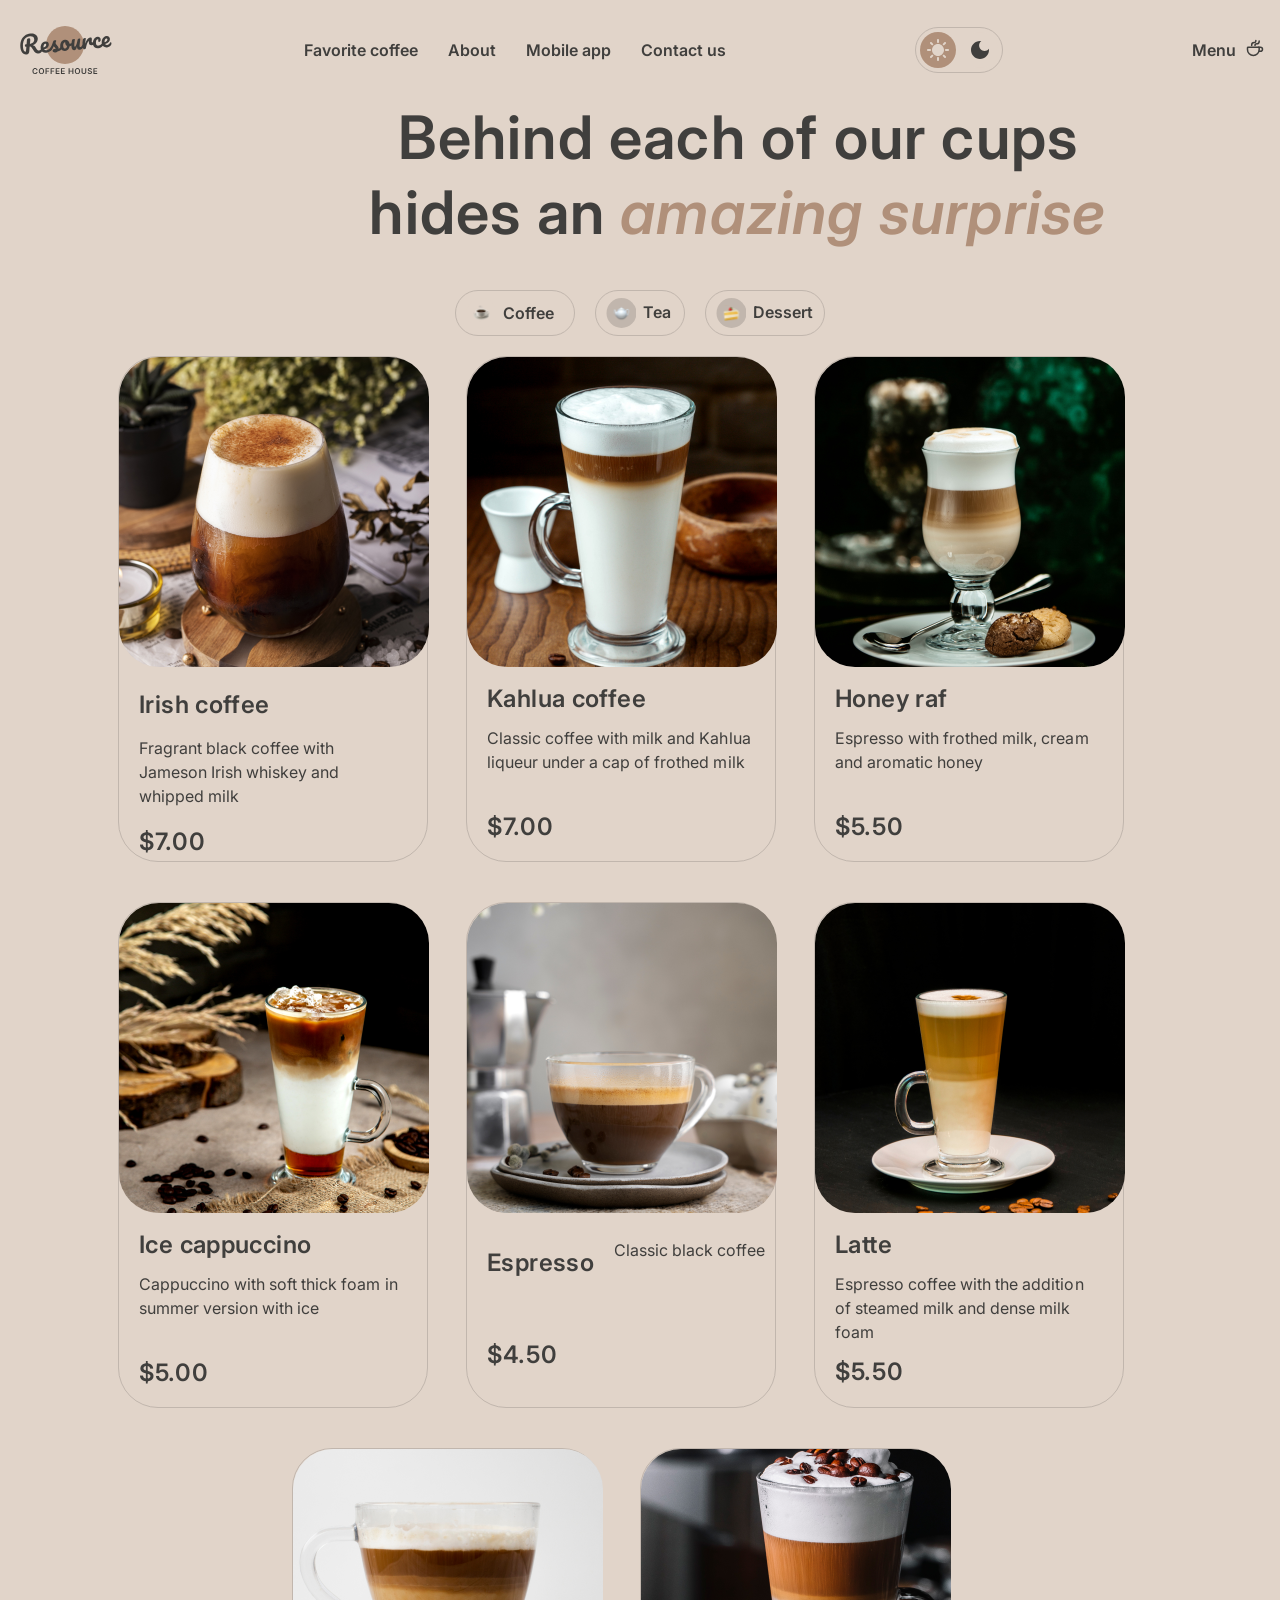
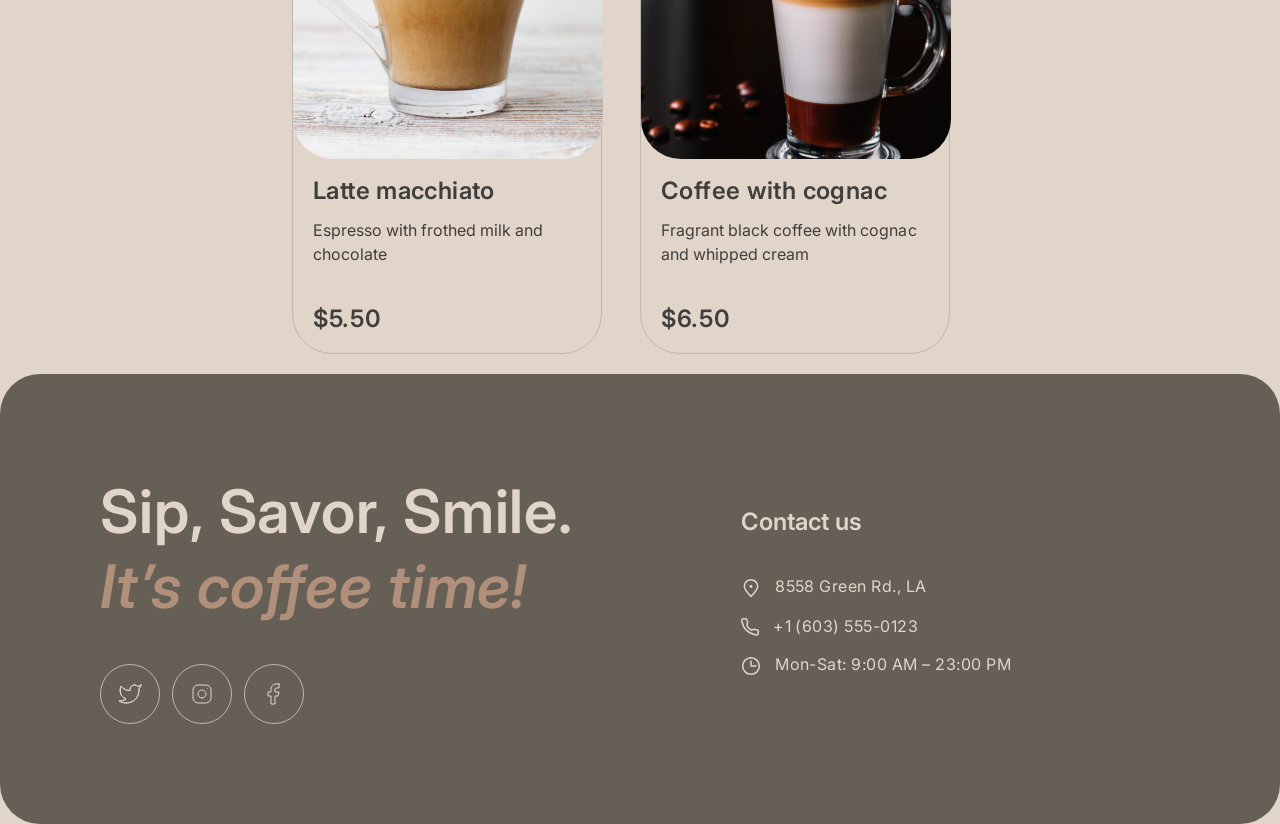
==== page_menu/index.html @ e5bf37cc "feat: add new style and scripts and page menu" ====
<!DOCTYPE html>
<html lang="en">

<head>
    <meta charset="UTF-8">
    <meta name="viewport" content="width=device-width, initial-scale=1.0">
    <link type="Image/x-icon" href="../icons8-coffee-cup-16.png" rel="icon">
    <link href="https://fonts.googleapis.com/css?family=Inter:regular,600" rel="stylesheet">
    <link rel="stylesheet" href="../style.css">
    <title>Coffee House Menu</title>
</head>

<body>
    <div class="wrapper">
        <header class="header">
            <div class="header-container _container">
                <div class="header-logo">
                    <a class="home-open" href="../index.html">
                        <img src="../images/header/logo.svg" alt="logo">
                    </a>
                </div>
                <div class="header-nav nav-menu">
                    <ul class="nav-list">
                        <li class="nav-item"><a class="nav-link" href="#Favorite">Favorite coffee</a></li>
                        <li class="nav-item"><a class="nav-link" href="#About">About</a></li>
                        <li class="nav-item"><a class="nav-link" href="#Mobile-App">Mobile app</a></li>
                        <li class="nav-item"><a class="nav-link" href="#Contact">Contact us</a></li>
                    </ul>
                </div>
                <div class="theme-switch">
                    <button type="button" class="sun">
                        <img class="theme-switch-sun" src="../images/header/sun.svg" alt="switch-sun">
                    </button>
                    <button type="button" class="moon">
                        <img class="theme-switch-moon" src="../images/header/moon.svg" alt="switch-moon">
                    </button>
                </div>
                <div class="menu">
                    <a class="menu-open" href="">Menu</a>
                    <img class="menu-icon" src="../images/header/coffee-cup.svg" alt="menu">
                </div>
                <div class="burger">
                    <div class="burger-line_container">
                        <span class="burger-line burger-line_first">
                            <svg xmlns="http://www.w3.org/2000/svg" width="18" height="2" viewbox="0 0 18 2"
                                fill="none">
                                <path d="M1 1H17" stroke="#403F3D" stroke-width="1.5" stroke-linecap="round"
                                    stroke-linejoin="round" />
                            </svg>
                        </span>
                        <span class="burger-line burger-line_second">
                            <svg xmlns="http://www.w3.org/2000/svg" width="18" height="2" viewbox="0 0 18 2"
                                fill="none">
                                <path d="M1 1H17" stroke="#403F3D" stroke-width="1.5" stroke-linecap="round"
                                    stroke-linejoin="round" />
                            </svg>
                        </span>
                    </div>
                </div>
            </div>
        </header>
        <div class="menu-page">
            <div class="menu-container _container">
                <h1 class="menu-title">Behind each of our cups hides an <span
                        class="menu-title-size italic-text">amazing surprise</span></h1>
                <div class="coffee-buttons">
                    <div class="coffee-button button-menu active">
                        <span class="btn-coffee"></span>
                        <span class="download-button-text">
                            <span class="download-from">Coffee</span>
                        </span>
                    </div>
                    <div class="coffee-button button-menu button-menu-tea">
                        <span class="btn-tea"></span>
                        <span class="download-button-text">
                            <a href="../page_menu/tea.html"><span class="download-from">Tea</span></a>
                        </span>
                    </div>
                    <div class="coffee-button button-menu button-menu-des">
                        <span class="btn-dessert"></span>
                        <span class="download-button-text">
                            <a href="../page_menu/dessert.html"><span class="download-from">Dessert</span></a>
                        </span>
                    </div>
                </div>
            </div>
        </div>
        <div class="item-container _container">
            <div class="cofee-item">
                <img class="coffee-img" src="../images/menu/coffee-1.png" alt="coffee-1">
                <p class="coffee-img-title">Irish coffee</p>
                <p class="coffee-img-discription">Fragrant black coffee with Jameson Irish whiskey and whipped milk</p>
                <p class="coffee-img-price">$7.00</p>
            </div>
            <div class="cofee-item">
                <img class="coffee-img" src="../images/menu/coffee-2.png" alt="coffee-2">
                <p class="coffee-img-title title2">Kahlua coffee</p>
                <p class="coffee-img-discription discription2">Classic coffee with milk and Kahlua liqueur under a cap
                    of frothed milk</p>
                <p class="coffee-img-price price2">$7.00</p>
            </div>
            <div class="cofee-item">
                <img class="coffee-img" src="../images/menu/coffee-3.png" alt="coffee-3">
                <p class="coffee-img-title title2">Honey raf</p>
                <p class="coffee-img-discription discription2">Espresso with frothed milk, cream and aromatic honey</p>
                <p class="coffee-img-price price2">$5.50</p>
            </div>
            <div class="cofee-item">
                <img class="coffee-img" src="../images/menu/coffee-4.png" alt="coffee-4">
                <p class="coffee-img-title title2">Ice cappuccino</p>
                <p class="coffee-img-discription discription2">Cappuccino with soft thick foam in summer version with
                    ice</p>
                <p class="coffee-img-price price2">$5.00</p>
            </div>
            <div class="cofee-item coffee-item-none">
                <img class="coffee-img" src="../images/menu/coffee-5.png" alt="coffee-5">
                <p class="coffee-img-title title3">Espresso</p>
                <p class="coffee-img-discription discription3">Classic black coffee</p>
                <p class="coffee-img-price price3">$4.50</p>
            </div>
            <div class="cofee-item coffee-item-none">
                <img class="coffee-img" src="../images/menu/coffee-6.png" alt="coffee-6">
                <p class="coffee-img-title title4">Latte</p>
                <p class="coffee-img-discription discription4">Espresso coffee with the addition of steamed milk and
                    dense milk foam</p>
                <p class="coffee-img-price price4">$5.50</p>
            </div>
            <div class="cofee-item coffee-item-none">
                <img class="coffee-img" src="../images/menu/coffee-7.png" alt="coffee-7">
                <p class="coffee-img-title title2">Latte macchiato</p>
                <p class="coffee-img-discription discription2">Espresso with frothed milk and chocolate</p>
                <p class="coffee-img-price price2">$5.50</p>
            </div>
            <div class="cofee-item coffee-item-none">
                <img class="coffee-img" src="../images/menu/coffee-8.png" alt="coffee-8">
                <p class="coffee-img-title title2">Coffee with cognac</p>
                <p class="coffee-img-discription discription2">Fragrant black coffee with cognac and whipped cream</p>
                <p class="coffee-img-price price2">$6.50</p>
            </div>
            <!--<div class="button-refresh">
                <span class="btn-refresh"></span>
            </div>-->
        </div>
        <footer>
            <div class="footer-container">
                <div class="footer-content">
                    <div class="footer-left-content">
                        <p class="footer-title big-text">Sip, Savor, Smile. <span class="italic-text">It’s coffee
                                time!</span></p>
                        <div class="social-buttons">
                            <div class="social-button button-circle">
                                <svg class="twitter" xmlns="http://www.w3.org/2000/svg" width="24" height="24"
                                    viewbox="0 0 24 24" fill="none">
                                    <path
                                        d="M23 3.01006C23 3.01006 20.9821 4.20217 19.86 4.54006C19.2577 3.84757 18.4573 3.35675 17.567 3.13398C16.6767 2.91122 15.7395 2.96725 14.8821 3.29451C14.0247 3.62177 13.2884 4.20446 12.773 4.96377C12.2575 5.72309 11.9877 6.62239 12 7.54006V8.54006C10.2426 8.58562 8.50127 8.19587 6.93101 7.4055C5.36074 6.61513 4.01032 5.44869 3 4.01006C3 4.01006 -1 13.0101 8 17.0101C5.94053 18.408 3.48716 19.109 1 19.0101C10 24.0101 21 19.0101 21 7.51006C20.9991 7.23151 20.9723 6.95365 20.92 6.68006C21.9406 5.67355 23 3.01006 23 3.01006Z"
                                        stroke="#E1D4C9" stroke-linecap="round" stroke-linejoin="round" />
                                </svg>
                            </div>
                            <div class="social-button button-circle">
                                <span class="instagram"></span>
                            </div>
                            <div class="social-button button-circle">
                                <span class="facebook"></span>
                            </div>
                        </div>
                    </div>
                    <div class="footer-right-content">
                        <div>
                            <p class="contact-title middle-text">Contact us</p>
                        </div>
                        <div class="social-content">
                            <ul class="social contact-info">
                                <li class="social-info">
                                    <img class="contact-icon" src="../images/footer/adress.svg" alt="">
                                    8558 Green Rd., LA
                                    <a class="contact-link"
                                        href="https://www.google.com/maps/place/%D0%91%D0%B5%D0%B2%D0%B5%D1%80%D0%BB%D0%B8-%D0%A5%D0%B8%D0%BB%D0%BB%D0%B7,+%D0%9A%D0%B0%D0%BB%D0%B8%D1%84%D0%BE%D1%80%D0%BD%D0%B8%D1%8F,+%D0%A1%D0%A8%D0%90/@34.0825827,-118.4201335,14z/data=!4m15!1m8!3m7!1s0x80c2c75ddc27da13:0xe22fdf6f254608f4!2z0JvQvtGBLdCQ0L3QtNC20LXQu9C10YEsINCa0LDQu9C40YTQvtGA0L3QuNGPLCDQodCo0JA!3b1!8m2!3d34.0549076!4d-118.242643!16s%2Fm%2F030qb3t!3m5!1s0x80c2bc04d6d147ab:0xd6c7c379fd081ed1!8m2!3d34.0736204!4d-118.4003563!16zL20vMGswNDk?hl=ru&entry=ttu"></a>
                                </li>
                                <li class="social-info">
                                    <img class="contact-icon" src="../images/footer/phone.svg" alt="">
                                    +1 (603) 555-0123
                                    <a class="contact-link" href="+1(603)5550123"></a>
                                </li>
                                <li class="social-info">
                                    <img class="contact-icon" src="../images/footer/clock.svg" alt="">
                                    Mon-Sat: 9:00 AM – 23:00 PM
                                    <a class="contact-link"></a>
                                </li>
                            </ul>
                        </div>
                    </div>
                </div>
            </div>
        </footer>
    </div>
</body>

</html>
---- style.css ----
/* ==========================================================================
   1. Сброс и базовые настройки (Reset & Base)
   ========================================================================== */
*,
*::before,
*::after {
    padding: 0;
    margin: 0;
    box-sizing: border-box;
    /* Включено обратно для предсказуемых размеров */
}

html {
    scroll-behavior: smooth;
}

html,
body {
    height: 100%;
    font-size: 16px;
    line-height: 1;
    font-family: 'Inter', sans-serif;
    color: #403F3D;
    background-color: #E1D4C9;
    transition: background-color 0.3s ease, color 0.3s ease;
}

/* Элементы формы и типографика */
a {
    color: #403F3D;
    text-decoration: none;
}

ul,
ol,
li {
    list-style-type: none;
}

img {
    vertical-align: top;
    max-width: 100%;
    /* Защита от выпадания картинок за пределы контейнера */
}

h1,
h2,
h3,
h4,
h5,
h6 {
    font-weight: inherit;
    font-size: inherit;
}

/* ==========================================================================
   2. Каркас (Layout)
   ========================================================================== */
.wrapper {
    min-height: 100%;
    overflow: hidden;
    display: flex;
    flex-direction: column;
}

._container {
    max-width: 1360px;
    padding: 0 15px;
    margin: 0 auto;
}

/* ==========================================================================
   3. Компоненты и Анимации (Components)
   ========================================================================== */
/* Анимированное подчеркивание */
.nav-link,
.menu-open,
.contact-link {
    position: relative;
}

.nav-link::after,
.menu-open::after,
.contact-link::after {
    content: '';
    position: absolute;
    left: 0;
    bottom: 0;
    width: 0;
    height: 2px;
    background-color: #403F3D;
    transition: width 0.3s ease;
}

.nav-link:hover::after,
.menu-open:hover::after,
.contact-link:hover::after {
    width: 100%;
}

/* Специфичный стиль для ссылок контактов */
a.contact-link {
    color: #E1D4C9;
}

.contact-link::after {
    background-color: #E1D4C9;
}

/* Вспомогательные классы */
.small-text {
    font-size: 16px;
    font-weight: 400;
    font-style: normal;
}

/* Фоновые изображения */
.img_bg {
    position: relative;
}

.img_bg>img {
    position: absolute;
    top: 0;
    left: 0;
    width: 100%;
    height: 100%;
    object-fit: cover;
}

/***************Header**************************/
header {
    width: 100%;
    left: 0;
    top: 0;
}

.header-container {
    display: flex;
    justify-content: space-between;
    min-height: 60px;
    align-items: center;
    max-width: 1360px;
    margin: auto;
    padding: 20px 15px;
}

.nav-list {
    display: flex;
    flex-wrap: wrap;
    max-width: 455px;
    padding-left: 0px;
}

.nav-item {
    color: #403F3D;
    font-family: 'Inter';
    font-size: 16px;
    font-weight: 600;
    font-style: normal;
    line-height: 150%;
}

.nav-item:not(:last-child) {
    margin: 0px 30px 0px 0px;
}

.menu-button {
    display: flex;
    width: 187px;
    justify-content: space-between;
}

.theme-switch {
    display: flex;
    justify-content: space-between;
    width: 88px;
    border: 1px solid #C1B6AD;
    border-radius: 100px;
    padding: 4px;
}

.theme-switch button {
    cursor: pointer;
    /* Делает курсор в виде пальца при наведении */
    pointer-events: auto;
    /* Включает кликабельность */
}

/* Отключаем перехват клика самой картинкой внутри кнопки */
.theme-switch img {
    pointer-events: none;
}

.sun {
    width: 36px;
    height: 36px;
    border-radius: 100%;
    background-color: #B0907A;
    border: none;
}

.moon {
    width: 36px;
    height: 36px;
    border-radius: 100%;
    border: none;
    background-color: #E1D4C9;
}

body.dark-theme {
    background-color: #292826;
    color: #E1D4C9;
}

body.dark-bg,
body.dark-bg.slider-arrow,
body.dark-bg section,
body.dark-bg footer,
body.dark-bg header {
    background-color: #292826;
    color: #E1D4C9;
}

body.dark-bg .footer-container {
    background-color: #403F3D;
    color: #E1D4C9;
}

.dark-bg a {
    text-decoration: none;
    color: #E1D4C9;
}

.dark-bg .sun {
    background-color: #292826;
}

.menu {
    display: flex;
    align-items: center;
}

.menu-burger {
    display: none;
}

.menu-open {
    font-family: 'Inter';
    font-size: 16px;
    font-style: normal;
    font-weight: 600;
    line-height: 150%;
    height: 24px;
}

.menu-home {
    color: transparent;
    margin-left: 71px;
    position: absolute;
    top: 17px;
}

.menu-icon {
    margin: 0px 0px 4px 9px;
}

.menu-icon-burger {
    display: none;
}

.burger {
    display: none;
    position: relative z-index 50;
    align-items: center;
    justify-content: flex-end;
    width: 44px;
    height: 44px;
    border: 1px solid #665F55;
    border-radius: 100%;
}

.burger-line_container {
    display: flex;
    flex-wrap: wrap;
    max-width: 18px;
    height: 20px;
    align-items: center;
    margin: auto;
}

.burger-line {
    display: flex;
}

.menu-burger {
    display: none;
}

/***************Enjoy**************************/
.enjoy-page {
    padding: 0px 15px;
}

.container {
    max-width: 1360px;
    height: 644px;
    margin: 0px auto;
    border-radius: 40px;
}

h1 {
    font-family: 'Inter';
    font-size: 72px;
    font-style: normal;
    font-weight: 600;
    color: #E1D4C9;
    line-height: 106%;
    letter-spacing: 0.001em;
    max-width: 535px;
}

.italic-text {
    font-family: 'Inter';
    font-style: italic;
    font-weight: 600;
    color: #B0907A;
}

.title-italic {
    font-size: 72px;
}

.title-text {
    color: #E1D4C9;
    line-height: 150%;
    letter-spacing: 0.005em;
    max-width: 530px;
    height: 72px;
    margin: unset;
}

.enjoy-menu-btn {
    margin-left: 100px;
    border: none;
}

.menu-icon_hover {
    opacity: 0;
}

.main-body_item>:hover {
    opacity: 1;
}

.main-block_btn {
    width: 200px;
    height: 64px;
    background-color: #E1D4C9;
    border-radius: 100px;
    border: none;
    cursor: pointer;
    display: flex;
    align-items: center;
    justify-content: center;
    font-family: 'Inter', sans-serif;
    font-size: 16px;
    font-weight: 600;
    color: #403F3D;
}

.btn-icon {
    display: none;
    width: 20px;
    height: 20px;
    margin-left: 8px;
}


.main-block_btn:hover .btn-icon {
    display: block;
}

.btn-big-text {
    font-family: Inter;
    font-size: 16px;
    font-style: normal;
    font-weight: 600;
}

.btn-size {
    min-height: 64px;
    border-radius: 100px;
    background: #E1D4C9;
    display: flex;
    justify-content: center;
    align-items: center;

}

.big-text {
    font-family: Inter;
    font-size: 60px;
    font-style: normal;
    font-weight: 600;
    line-height: 125%;
}

.middle-text {
    font-family: Inter;
    font-size: 24px;
    font-style: normal;
    font-weight: 600;
    line-height: 125%;
}

.main-body_text {
    font-family: Inter;
    font-size: 16px;
    font-style: normal;
    font-weight: 400;
    color: #E1D4C9;
}

.video {
    position: absolute;
    /* Убираем из потока, чтобы он стал фоном */
    top: 0;
    left: 0;
    width: 100%;
    height: 100%;
    z-index: 1;
}

.video-media {
    position: absolute;
    width: 100%;
    border-radius: 40px;
}

.main-block {
    position: relative;
    border-radius: 40px;
    max-width: 1360px;
    margin: auto;
    margin-bottom: 80px;
}

.main-block_body {
    padding: 100px 0px 100px 80px;
    position: relative;
    z-index: 2;
    max-width: 598px;
}

.main-block_body>*:not(:last-child) {
    margin: 0px 0px 40px 0px;
}

.main-block_image {
    /*position: absolute;*/

    width: 100%;
    height: 100%;
    top: 0;
    left: 0;
    max-width: 1360px;
    margin-left: 232px;
}

.main-block_image img {
    border-radius: 40px;
}

/**********Favourites-Coffee******************/

.Favourites-Coffee {
    padding-bottom: 93px;
}

.fav-coffee-container {
    max-width: 1345px;
    margin: auto;
    text-align: center;
}

.fav-coffee-img {
    padding-left: 0px;
    margin-top: -20px;
    list-style-type: none;
}

.fav-coffee-title {
    margin-top: 100px;
    margin-bottom: 40px;
    letter-spacing: 0.015em;
}

.slider-block {
    display: flex;
    justify-content: space-between;
}

.slider-arrow {
    flex-shrink: 0;
    cursor: pointer;
    max-width: 60px;
    max-height: 60px;
    padding: 15px;
    border-radius: 100%;
    background-color: #E1D4C9;
    margin-top: 290px;
}
.slider-arrow img {
  width: 24px;
  height: 24px;
  display: block;
}
.arrow-left-btn:hover {
    opacity: 0;
    transform: rotate(180deg);
    background-image: url(./images/arrow-right-light.svg);
}

.slider-arrow:hover {
    background-color: #665F55;

    background-repeat: no-repeat;
    transition: 0.3s;
}
.fav-img {
    margin: 0 auto;
}
.fav-img,
.cofee-title,
.cofee-discription,
.cofee-price {
    display: none;
}

.fav-img.active,
.cofee-title.active,
.cofee-discription.active,
.cofee-price.active {
    display: block;
}

.cofee-title-1 {
    margin: 19px 0px 14px 0px;
    letter-spacing: 0.02em;
}

.cofee-discription-1 {
    max-width: 480px;
    margin: auto;
    letter-spacing: 0.01em;
    line-height: 141%;
}

.cofee-price-1 {
    letter-spacing: 0.01em;
    line-height: 141%;
    margin-top: 15px;
}

.control-lines {
    letter-spacing: 0.5em;
    line-height: 170%;
}

.control-btn-1 {
    width: 40px;
    border: none;
    max-width: 40px;
    height: 4px;
    border-radius: 100px;
    background-color: #403F3D;
    cursor: pointer;
}

.control-btn {
    width: 40px;
    height: 4px;
    background-color: #C1B6AD;
    border: none;
    border-radius: 100px;
    cursor: pointer;
}

.control-btn.active {
  background-color: #665F55;
}
.control-btn:hover {
    background-color: #b0907a;
}
/**************************************************************************/
.About {
    padding-bottom: 78px;
}
.about-title {
    max-width: 1360px;
    margin: auto;
    letter-spacing: 0.013em;
    padding-bottom: 50px;
}
.about-content {
    display: flex;
    justify-content: space-between;
    gap: 30px;
}

.about-photo {
    margin-bottom: 40px;
}
.photo {
    width: 100%;
    border-radius: 30px;
}
.about-photo:hover,
.about-photo-1:hover {
    transform: scale(0.9);
    transition: transform 0.3s;
}
/************************************************************************/
.Mobile-App {
    padding-bottom: 96px;
}
.mobile-app-container {
    max-width: 1360px;
    margin: auto;
}
.mobile-content {
    display: flex;
    align-items: center;
    justify-content: space-between;
}
.mob-app-title {
    max-width: 630px;
    letter-spacing: 0.018em;
}
.mob-app-discription {
    max-width: 630px;
    line-height: 149%;
    letter-spacing: 0.007em;
}
.mob-app-right-col {
    margin-left: 42px
}
.mobile-content_left >*:not(:last-child) {
    margin: 0px 0px 40px 0px;
}
.download-buttons {
    display: flex;
    gap: 20px;
}
.button {
    width: 170px;
    height: 50px;
    border-radius: 100px;
    text-align: center;
    background-color: #e1d4c9;
    border: none;
    color: #403f3d;
}
.download-button {
    border: 1px solid #665f55;
    display: flex;
    align-items: stretch;
    padding-left: 20px;
    padding-right: 8px;
    padding-top: 6px;
    cursor: pointer;
    transition: all 1s;
}
.download-button:hover {
    background-color: #665f55;
    color: #e1d4c9;
}
.app-store {
    display: block;
    width: 36px;
    height: 36px;
    transition: all 1.2s ease;
    background-image: url(./images/mobile/apple.svg);
    background-size: contain;      
    background-repeat: no-repeat; 
    background-position: center;
}
.download-button:hover .app-store {
    background-image: url(./images/mobile/apple-light.svg);
}
.google-play {
    display: block;
    width: 36px;
    height: 36px;
    transition: all 1.2s ease;
    background-image: url(./images/mobile/google_play.svg);
    background-size: contain;
    background-repeat: no-repeat;
    background-position: center;
}
.download-button:hover .google-play {
    background-image: url(./images/mobile/google_play-light.svg);
}
.download-button-text {
    display: flex;
    flex-direction: column;
    font-weight: 600;
    font-size: 10px;
    line-height: 14px;
    text-align: left;
    padding-left: 7px;
}
.download-avalible {
    font-family: Inter;
    font-size: 10px;
}
.download-from {
    font-family: Inter;
    font-weight: 600;
    font-size: 16px;
}
.btn-app {
    border: 1px solid;
    border-color:  #665F55;
    font-family: Inter;
    font-size: 10px;
    font-style: normal;
    font-weight: 600;
    margin: 23px 16px 0px 0px;
}
.btn-logo {
    display: flex;
    margin-left: 11px;
}
.btn-text {
    max-width: 78px;
    margin-left: -35px;
    position: absolute;
    margin-top: 0px;
    text-align: start;
    line-height: 115%;
    letter-spacing: 0.02em;
}
.btn-text-2 {
    max-width: 92px;
    margin-left: -35px;
    text-align: start;
    line-height: 120%;
    letter-spacing: 0.025em;
}
.text {
    line-height: 180%;
}
/********************************************************************/
.footer-container {
    margin: auto;
    max-width: 1360px;
    height: 450px;
    border-radius: 40px;
    background-color: #665F55;
}
.footer-content {
    display: flex;
    justify-content: space-between;
    max-width: 911px;
    margin: auto;
    margin-left: 100px;
}
.footer-title {
    color: #E1D4C9;
    letter-spacing: 0.015em;
}
.footer-left-content {
    max-width: 530px;
    height: 250px;
    margin: 100px 100px 40px 0px;

}
.footer-right-content {
    margin-top: 100px;
    height: 250px;
}
.social-content {
    max-width: 283px;
    display: flex;
}
.social-buttons {
    max-width: 204px;
    display: flex;
    margin-top: 40px;
}
.social-button:not(:last-child) {
    margin: 0px 12px 0px 0px;
}
.button-circle {
    padding: 17px;
    border-radius: 100%;
    border: 1px solid #C1B6AD;
}
.twitter {
    display: block;
    width: 24px;
    height: 24px;
    transition: all 1.2s ease;
    background-repeat: no-repeat;
    background-image: url(./images/footer/twitter.svg);
    stroke: #403F3D;
    cursor: pointer;
}
.instagram {
    display: block;
    width: 24px;
    height: 24px;
    transition: all 1.2s ease;
    background-repeat: no-repeat;
    background-image: url(./images/footer/instagram.svg);
    cursor: pointer;
}
.facebook {
    display: block;
    width: 24px;
    height: 24px;
    transition: all 1.2s ease;
    background-repeat: no-repeat;
    background-image: url(./images/footer/facebook.svg);
    cursor: pointer;
}
.social-icon {
    display: inline;
    max-width: 60px;
    height: 60px;
    border-radius: 100px;
    margin-right: 8px;
    background: none;
    border: 1px solid;
    border-color: #C1B6AD;
}
.contact-title {
    color: #E1D4C9;
    margin: 33px 0px 25px 0px;
}
.social {
    list-style: none;
}
.social-info {
    margin: 16px 0px 20px 0px;
    letter-spacing: 0.03em;
}
.contact-info {
    list-style: none;
    font-family: Inter;
    font-size: 16px;
    font-style: normal;
    color: #E1D4C9;
}
.contact-icon {
    margin-right: 10px;
}
@media (max-width: 1385px) {
    .main-block {
        background-position: center;
    }
    .header-container {
        max-width: 1380px;
    }
}
@media (max-width: 1030px) {
    .footer-container {
        height: 100%;
    }
    .footer-content{
        flex-wrap: wrap; 
    }
    .footer-left-content {
        margin: auto;
        margin: 100px 0px;
    }
}
@media (max-width: 1090px) {
    .mobile-content {
        flex-wrap: wrap;
    }
    .mobile-content_left {
        margin: auto;
    }
    .mobile-content_right {
        margin: auto;
    }
}
@media (max-width: 910px) {
    .footer-left-content {
        margin: 10px 0px;
    }
    .footer-right-content {
        margin-top: 10px;
    }
}
@media (max-width: 769px) {
    body {
        position: absolute;
        top: 0;
        left: 0;
        overflow: auto;
        width: 100%;
        transition: all .2s;

    }
    .main-block {
        background-position: center;
    }
    ._container {
        max-width: 700px;
    }
    .resp-photo {
        display: none;
    }
    .about-content {
        display: contents;
    }
    .mobile-app-content {
        flex-wrap: wrap;
    }
    .header-container {
        display: flex;
        min-height: 60px;
        align-items:center;
        max-width: 688px;
        margin: auto;
        padding: 20px 15px;
    }
    .header-logo {
        position: relative;
        z-index: 6;
    }
    .header-nav {
        position: fixed;
        overflow: auto;
        top: 0;
        left: 100%;
        width: 100%;
        height: 100%;
        background-color: #E1D4C9;
        z-index: 5;
        padding: 155px 0px 0px 0px;
        transition: all 0.8s ease 0s;
    }
    .header_nav.open {
        position: relative;
        left: 0;
    }
    .open {
        left: 0;
    }
    .lock {
        overflow: hidden;
    }
    .nav-list {
        position: relative;
        display: block;
        max-width: 100%;
        text-align: center;
    }
    .nav-list.open {
        position: relative;
        top: 0;
    }
    .nav-item {
        font-size: 32px;
    }
    .nav-item:not(:last-child) {
        margin: 0px 0px 53px 0px;
    }
    .menu-burger {
        display: none;
        position: relative;
        z-index: 5;
        margin-right: 55px;
        margin-top: 95px;
    }
    .menu-burger.open {
        display: block;
    }
    .menu-open-burger {
        font-family: Inter;
        font-size: 32px;
        font-style: normal;
        font-weight: 600;
        line-height: 125%;
    }
    .menu-icon-burger {
        display: block;
        margin: 0px 0px 0px -13px;
        position: absolute;
        left: 428px;
        top: 0;
    }
    .menu {
        display: none;
    }
    .burger {
        display: flex;
        position: relative;
        z-index: 6;
        left: 1px;
    }
    .burger-line_first {
        transition: all 0.4s ease 0s;
    }
    .burger-line_first.open {
        position: relative;
        transform: rotate(45deg);
        top:6px;
    }
    .burger-line_second {
        transition: all 0.4s ease 0s;
    }
    .burger-line_second.open {
        position: relative;
        transform: rotate(-45deg);
        margin-bottom: 8px;
    }
    .main-block_body {
        padding: 100px 0px 0px 47px;
    }
    .video-media {
        border-radius: 40px;
        max-width: 688px;
        height: 645px;
        background-position: center;
    }
    /*.main-block {
        background-image: url(./images/img-hero.jpg);
        border-radius: 40px;
        max-width: 688px;
        height: 645px;
        background-position: center;
    }*/
    .cofee-title-1 {
        margin: 20px 0px 14px 7px;
    }
    .cofee-price-1 {
        margin-top: 21px;
        margin-bottom: 21px;
    }
    .About {
        margin-bottom: 105px;
    }
    .about-container {
        max-width: 693px;
    }
    .about-title {
        letter-spacing: 0.004em;
    }
    .mobile-app-content {
        flex-wrap: wrap;
    }
    .mob-app-title {
        max-width: 655px;
        letter-spacing: 0.01em;
    }
    .mob-app-discription {
        max-width: 671px;
        line-height: 149%;
        letter-spacing: 0.007em;
    }
    .mobile-content_left {
        margin: auto;
        width: 700px;
    }
    .mobile-content_right {
        margin: auto;
    }
    .resp-photo {
        display: none;
    }
    .mobile-content {
        flex-wrap: wrap;
    }
    .footer-container {
        max-width: 688px;
        height: 736px;
    }
    .footer-content {
        display: flex;
        flex-wrap: wrap;
        margin-left: 59px;
        margin-top: 3px;
    }
    .footer-right-content {
        margin-top: 29px;
    }
    .footer-title {
        letter-spacing: 0.001em;
    }
    .social-info {
        margin: 16px 0px 24px 0px;
        letter-spacing: normal;
    }
    .contact-icon {
        margin-right: 4px;
    }
    .download-buttons {
        margin-bottom: 100px;
    }
}
@media (max-width: 650px) {
    .mobile-content_right > img {
        width: 100%;
    }
}
@media (max-width: 620px) {
    .slider-arrow {
        display: none;
    }
    .fav-img-1 {
        margin: auto;
    }
}
@media (max-width: 606px) {
    .main-block {
        height: 745px;
    }
}
@media (max-width: 596px) {
    .main-block {
        height: 630px;
        background-position: center;
    }
    .main-body_item {
        font-size: 62px;
    }
    .main-block_body >*:not(:last-child) {
        margin: 0px 0px 60px 0px;
    }
    .title-italic {
        font-size: 62px;
    }
    .title-text {
        font-size: 16px;
    }
}
@media (max-width: 536px) {
    .main-block {
        height: 700px;
    }
}
@media (max-width: 506px) {
    .main-block {
        background-position: center;
    }
    .main-body_item {
        font-size: 42px;
    }
    .title-italic {
        font-size: 42px;
    }
    .title-text {
        font-size: 16px;
    }
}
@media (max-width: 380px) {
    .main-block {
        height: 552px;
        background-position: center;
    }
    ._container {
        max-width: 348px;
    }
    .main-body_item {
        font-size: 42px;
        line-height: 1.15;
    }
    .title-italic {
        font-size: 42px;
    }
    .title-text {
        font-size: 16px;
        line-height: 1.5;
    }
    .main-block_body {
        padding: 60px 0px 0px 0px;
    }
    .main-block_buttons {
        margin-top: 111px;
    }
    .enjoy-page {
        max-width: 348px;
        margin: auto;
    }
    .big-text {
        font-size: 32px;
        margin-bottom: 40px;
    }
    .fav-coffee-title {
        letter-spacing: normal;
    }
    .slider-block {
        max-width: 348px;
    }
    .fav-img-1 {
        width: 100%;
    }
    .slider-arrow {
        display: none;
    }
    .cofee-title-1 {
        margin: 20px 0px 17px 0px;
        letter-spacing: normal;
    }
    .cofee-discription-1 {
        letter-spacing: normal;
        line-height: 149%;
    }
    .cofee-price-1 {
        margin-top: 15px;
    }
    .about-photo {
        display: flex;
        overflow: hidden;
        border-radius: 20px;
    }
    .photo {
        width: auto;
        position: relative;
        right: 156px;
    }
    .resp-photo {
        display: none;
    }
    .About {
        margin-bottom: 60px;
    }
    .mob-app-title {
        letter-spacing: 0.001em;
    }
    .mob-app-discription {
        max-width: 348px;
        line-height: 149%;
        letter-spacing: normal;
    }
    .download-buttons {
        flex-wrap: wrap;
        margin-bottom: 40px;
    }
    .mobile-content_right >img {
        width: 100%;
    }
    .footer-container {
        max-width: 348px;
        max-height: 526px;
    }
    .footer-content {
        max-width: 348px;
        margin: auto;
    }
    .footer-left-content {
        max-width: 316px;
        margin: 66px 0px 0px 16px
    }
    .footer-right-content {
        max-width: 316px;
        margin-left: 15px;
        margin-top: -31px;
    }
    .contact-title {
        margin: 0px 0px 27px 0px;
    }
    .social-info {
        margin: 15px 0px 24px 0px;
        letter-spacing: 0.01em;
    }
}
/***********************PAGE MENU COFFEE**************************************************/
.home-open {
    cursor: pointer;
}
.menu-title {
    color: #403F3D;
    font-size: 60px;
    max-width: 800px;
    height: 150px;
    padding: 0;
    margin: 0px 0px 40px 323px;
    text-align: center;
    letter-spacing: 0.02em;
    line-height: 125%;
}
.menu-title-size {
    font-size: 60px;
}
.btn-coffee {
    display: block;
    width: 30px;
    height: 30px;
    transition: all 1.2s ease;
    background-image: url(./images/menu/icon-coffee.svg);
}
.btn-tea {
    display: block;
    width: 30px;
    height: 30px;
    transition: all 1.2s ease;
    background-image: url(./images/menu/icon-tea.svg);
    background-repeat: no-repeat;
}
.btn-dessert {
    display: block;
    width: 30px;
    height: 30px;
    transition: all 1.2s ease;
    background-image: url(./images/menu/icon-des.svg);
}
.coffee-buttons {
    display: flex;
    gap: 20px;
    justify-content: center;
}
.button-menu {
    width: 120px;
    height: 46px;
    padding-left: 10px;
    border-radius: 100px;
    text-align: center;
    background-color: #e1d4c9;
    border: 1px solid #C1B6AD;
    color: #e1d4c9;
}
.button-menu-tea {
    width: 90px;
    height: 46px;
    padding-left: 10px;
    border-radius: 100px;
    text-align: center;
    background-color: #e1d4c9;
    border: 1px solid #C1B6AD;
    color: #403F3D;
}
.button-menu-des {
    width: 120px;
    height: 46px;
    padding-left: 10px;
    border-radius: 100px;
    text-align: center;
    background-color: #e1d4c9;
    border: 1px solid #C1B6AD;
    color: #403f3d;
}
.button-refresh {
    width: 60px;
    height: 60px;
    padding-left: 10px;
    border-radius: 100px;
    text-align: center;
    background-color: #e1d4c9;
    border: 1px solid #403f3d;
}
.btn-refresh {
    display: block;
    width: 24px;
    height: 24px;
    transition: all 1.2s ease;
    background-image: url(./images/menu/refresh.svg);
}
.coffee-button {
    display: flex;
    align-items: center;
    cursor: pointer;
    transition: all 1s;
    color: #403F3D;
}
.coffee-button:hover {
    background-color: #665f55;
    color: #e1d4c9;
}
.item-container {
    flex-wrap: wrap;
    display: flex;
    max-width: 1400px;
    margin: auto;
    justify-content: center;
}
.cofee-item {
    flex-wrap: wrap;
    display: flex;
    max-width: 310px;
    height: 506px;
    margin: 20px 38px 20px 0px;
    border: 1px solid;
    border-radius: 40px;
    border-color: #C1B6AD;
}
.cofee-item:hover {
    transform: scale(0.9);
    transition: transform 0.3s;
}
.coffee-img {
    border-radius: 40px;
    max-width: 310px;
    height: 310px;
}
.coffee-img-title {
    font-family: Inter;
    font-size: 24px;
    font-style: normal;
    font-weight: 600;
    line-height: 125%;
    margin: 19px 0px 0px 20px;
    letter-spacing: 0.016em;
}
.coffee-img-discription {
    font-family: Inter;
    font-size: 16px;
    font-style: normal;
    font-weight: 400;
    line-height: 150%;
    margin-left: 20px;
    max-width: 265px;
    letter-spacing: 0.001em;
    margin-top: 12px;
    margin-bottom: 15px;
}
.coffee-img-price {
    font-family: Inter;
    font-size: 24px;
    font-style: normal;
    font-weight: 600;
    line-height: 125%;
    margin-left: 20px;
    margin-top: 0px;
    letter-spacing: 0.03em;
}
.title2 {
    margin-top: 16px
}
.discription2 {
    margin-top: 10px;
    margin-bottom: 0px
}
.price2 {
    margin-top: 37px;
    margin-bottom: 18px;
}
.title3 {
    margin-top: 10px
}
.discription3 {
    margin-top: 0px;
    margin-bottom: 13px;
}
.price3 {
    margin-top: 38px;
    margin-bottom: 12px;
}
.title4 {
    margin-top: 17px
}
.discription4 {
    margin-top: 11px;
    margin-bottom: 13px;
}
.price4 {
    margin-top: 0px;
    margin-bottom: 20px;
}
@media (max-width: 1150px) {
    .menu-title {
        margin: 0px auto;
        height: 210px;
    }
}
@media (max-width: 770px) {
    .menu-title {
        margin: 0;
        height: 210px;
        margin-bottom: 40px;
    }
    .menu-btn-nav {
        display: flex;
        margin: auto;
    }
    .cofee-item {
        margin: auto;
        margin-bottom: 40px;
    }
    .coffee-item-none {
        display: none;
    }
    .item-container {
        margin-top: 40px;
        margin-left: 0px;
        margin-bottom: 76px;
    }
}
@media (max-width: 580px) {
    .menu-title {
        font-size: 32px;
        height: 70px;
    }
    .italic-text {
        font-size: 32px;
    }
    .big-text {
        font-size: 32px;
    }
}
@media (max-width: 450px) {
    .menu-title {
        height: 119px;
    }
    .coffee-buttons {
        max-width: 360px;
        gap: 8px;
    }
    .coffee-img-title {
        margin: 13px 0px 0px 19px;
        letter-spacing: normal;
    }
    .coffee-img-discription {
        margin-top: 0px;
    }
}
/*********************PAGE TEA***********************************/
.tea-item {
    flex-wrap: wrap;
    display: flex;
    max-width: 310px;
    height: 506px;
    margin: 20px 38px 20px 0px;
    border: 1px solid;
    border-radius: 40px;
    border-color: #C1B6AD;
    overflow: hidden;
}
/*.tea-img:hover {
    transform: scale(0.9);
    transition: transform 0.3s;
}*/
.tea-img {
    border-radius: 40px;
    max-width: 310px;
    height: 310px;
}
.tea-item img {
    transition: transform 0.3s ease-out;
}
.tea-item:hover img {
    transform: scale(0.9);
}
.tea-img-title {
    font-family: Inter;
    font-size: 24px;
    font-style: normal;
    font-weight: 600;
    line-height: 125%;
    margin: 19px 0px 0px 20px;
    letter-spacing: 0.016em;
}
.tea-img-discription {
    font-family: Inter;
    font-size: 16px;
    font-style: normal;
    font-weight: 400;
    line-height: 150%;
    margin-left: 20px;
    max-width: 265px;
    letter-spacing: 0.001em;
    margin-top: 12px;
    margin-bottom: 15px;
}
.tea-img-price {
    font-family: Inter;
    font-size: 24px;
    font-style: normal;
    font-weight: 600;
    line-height: 125%;
    margin-left: 20px;
    margin-top: 0px;
    letter-spacing: 0.03em;
}/*********************PAGE DESSERT***********************************/
.dessert-item {
    flex-wrap: wrap;
    display: flex;
    width: 22%;
    height: 490px;
    margin: 20px 38px 20px 0px;
    border: 1px solid;
    border-radius: 40px;
    border-color: #C1B6AD;
    overflow: hidden;
}
/*.tea-img:hover {
    transform: scale(0.9);
    transition: transform 0.3s;
}*/
.dessert-img {
    margin: auto;
    border-radius: 40px;
    max-width: 310px;
    height: 310px;
}
.dessert-item img {
    transition: transform 0.3s ease-out;
}
.dessert-item:hover img {
    transform: scale(0.9);
}
.dessert-img-title {
    font-family: Inter;
    font-size: 24px;
    font-style: normal;
    font-weight: 600;
    line-height: 125%;
    margin: 19px 0px 0px 20px;
    letter-spacing: 0.016em;
}
.dessert-img-discription {
    font-family: Inter;
    font-size: 16px;
    font-style: normal;
    font-weight: 400;
    line-height: 150%;
    margin-left: 20px;
    max-width: 265px;
    letter-spacing: 0.001em;
    margin-top: 12px;
    margin-bottom: 15px;
}
.dessert-img-price {
    font-family: Inter;
    font-size: 24px;
    font-style: normal;
    font-weight: 600;
    line-height: 125%;
    margin-left: 20px;
    margin-top: 0px;
    letter-spacing: 0.03em;
}
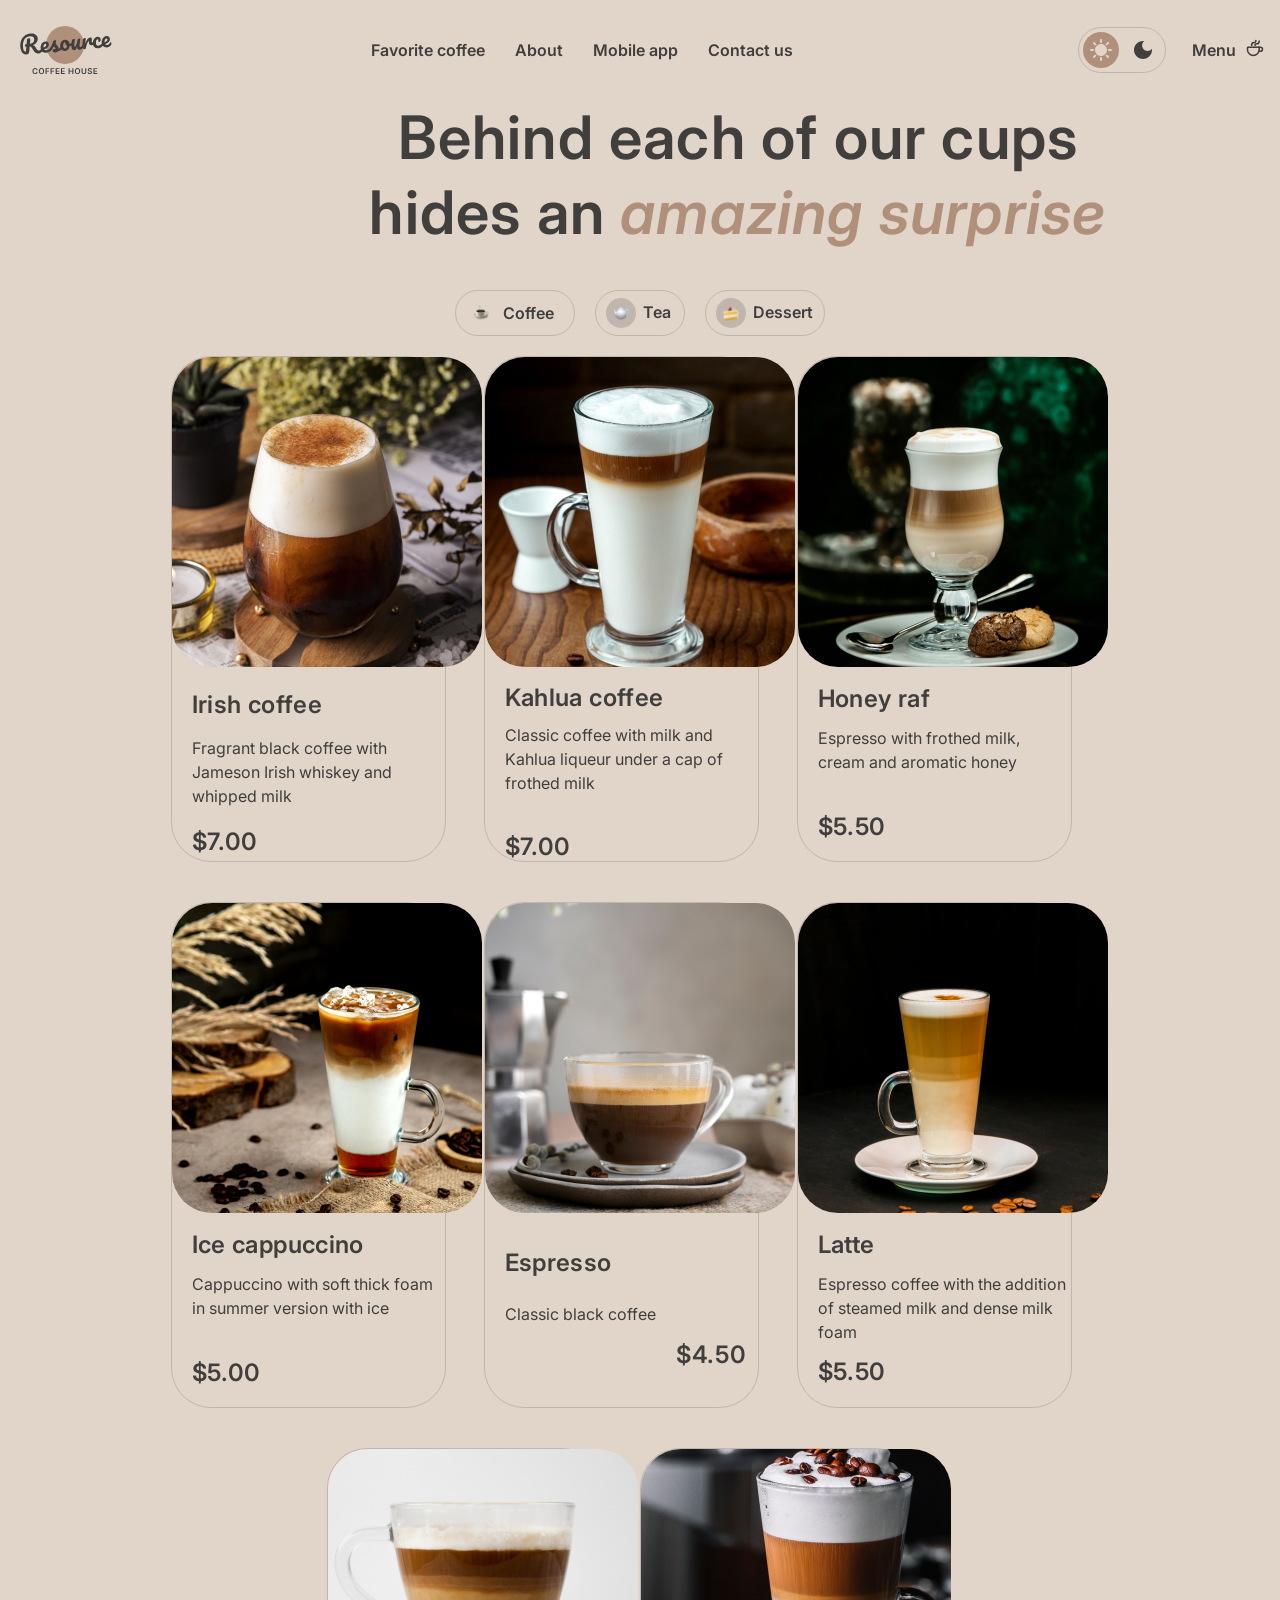
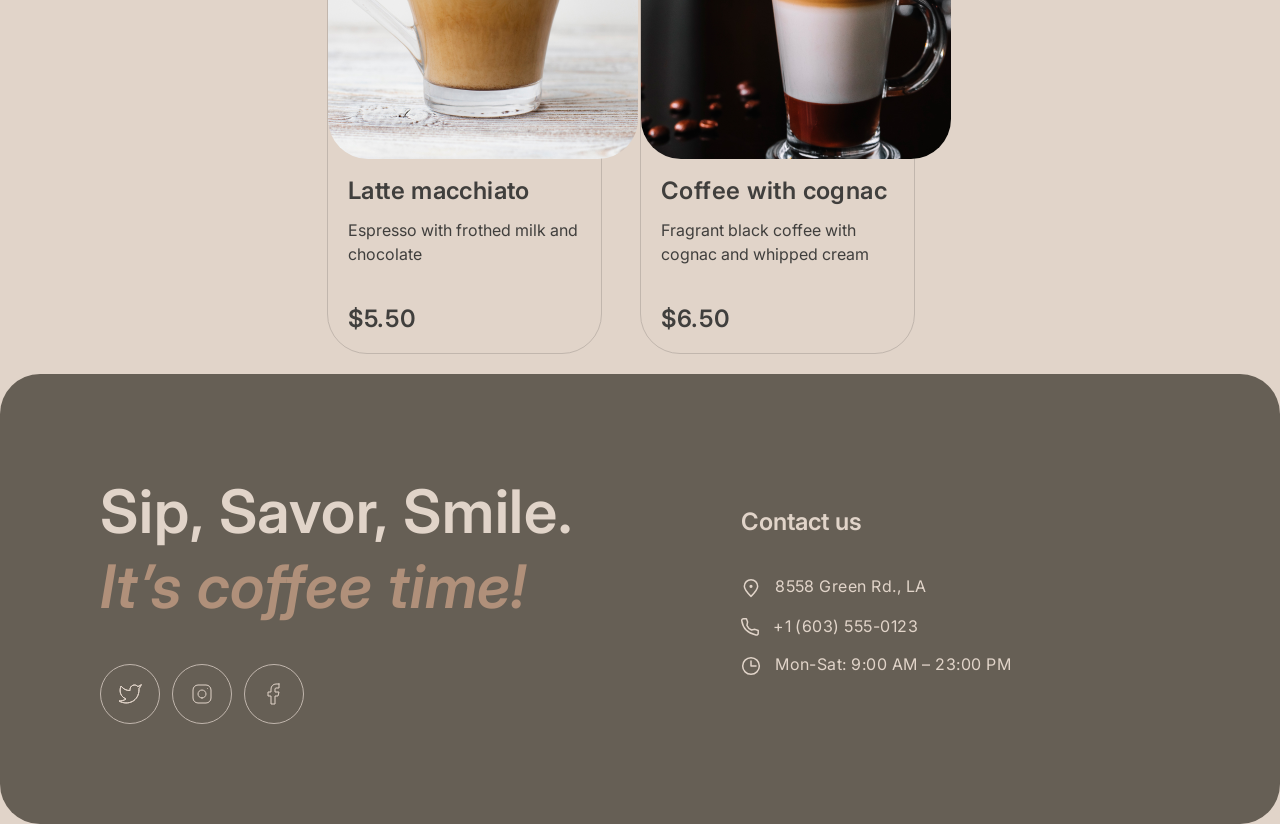
==== commit 30905ce2: "feat: add new class and scripts" ====
--- a/page_menu/index.html
+++ b/page_menu/index.html
@@ -14,49 +14,68 @@
     <div class="wrapper">
         <header class="header">
             <div class="header-container _container">
-                <div class="header-logo">
-                    <a class="home-open" href="../index.html">
-                        <img src="../images/header/logo.svg" alt="logo">
-                    </a>
-                </div>
+                <div class="header-logo"><img src="../images/header/logo.svg" alt="logo"></div>
                 <div class="header-nav nav-menu">
                     <ul class="nav-list">
                         <li class="nav-item"><a class="nav-link" href="#Favorite">Favorite coffee</a></li>
                         <li class="nav-item"><a class="nav-link" href="#About">About</a></li>
                         <li class="nav-item"><a class="nav-link" href="#Mobile-App">Mobile app</a></li>
                         <li class="nav-item"><a class="nav-link" href="#Contact">Contact us</a></li>
+                        <li>
+                            <div class="menu-burger">
+                            <a class="menu-open-burger" href="../page_menu/index.html">Menu</a>
+                            <svg class="menu-icon-burger" xmlns="http://www.w3.org/2000/svg" width="41" height="40"
+                                viewbox="0 0 41 40" fill="none">
+                                <path
+                                    d="M28.8333 18.9333V25C28.8333 30.5228 24.3561 35 18.8332 35H15.4999C9.97707 35 5.49992 30.5228 5.49992 25V18.9333C5.49992 18.602 5.76855 18.3333 6.09992 18.3333H28.2333C28.5646 18.3333 28.8333 18.602 28.8333 18.9333Z"
+                                    stroke="#403F3D" stroke-width="2" stroke-linecap="round" stroke-linejoin="round" />
+                                <path
+                                    d="M20.4999 15C20.4999 13.3334 21.6904 11.6667 24.0713 11.6667C24.5919 11.6667 25.2136 11.6667 25.8333 11.6667C27.4901 11.6667 28.8333 10.3236 28.8333 8.66671V5.83337"
+                                    stroke="#403F3D" stroke-width="2" stroke-linecap="round" stroke-linejoin="round" />
+                                <path
+                                    d="M13.8334 15V12.1667C13.8334 10.5098 15.1766 9.16667 16.8334 9.16667H20.1667C21.2713 9.16667 22.1667 8.27124 22.1667 7.16667V5"
+                                    stroke="#403F3D" stroke-width="2" stroke-linecap="round" stroke-linejoin="round" />
+                                <path
+                                    d="M27.1667 18.3334H31.3334C33.6346 18.3334 35.5001 20.1989 35.5001 22.5C35.5001 24.8012 33.6346 26.6667 31.3334 26.6667H28.8334"
+                                    stroke="#403F3D" stroke-width="2" stroke-linecap="round" stroke-linejoin="round" />
+                            </svg>
+                        </div>
+                        </li>   
                     </ul>
                 </div>
-                <div class="theme-switch">
-                    <button type="button" class="sun">
-                        <img class="theme-switch-sun" src="../images/header/sun.svg" alt="switch-sun">
-                    </button>
-                    <button type="button" class="moon">
-                        <img class="theme-switch-moon" src="../images/header/moon.svg" alt="switch-moon">
-                    </button>
-                </div>
-                <div class="menu">
-                    <a class="menu-open" href="">Menu</a>
-                    <img class="menu-icon" src="../images/header/coffee-cup.svg" alt="menu">
-                </div>
-                <div class="burger">
-                    <div class="burger-line_container">
-                        <span class="burger-line burger-line_first">
-                            <svg xmlns="http://www.w3.org/2000/svg" width="18" height="2" viewbox="0 0 18 2"
-                                fill="none">
-                                <path d="M1 1H17" stroke="#403F3D" stroke-width="1.5" stroke-linecap="round"
-                                    stroke-linejoin="round" />
-                            </svg>
-                        </span>
-                        <span class="burger-line burger-line_second">
-                            <svg xmlns="http://www.w3.org/2000/svg" width="18" height="2" viewbox="0 0 18 2"
-                                fill="none">
-                                <path d="M1 1H17" stroke="#403F3D" stroke-width="1.5" stroke-linecap="round"
-                                    stroke-linejoin="round" />
-                            </svg>
-                        </span>
-                    </div>
-                </div>
+                <div class="menu-button">
+                    <div class="theme-switch">
+                        <button type="button" class="sun">
+                            <img class="theme-switch-sun" src="../images/header/sun.svg" alt="switch-sun">
+                        </button>
+                        <button type="button" class="moon">
+                            <img class="theme-switch-moon" src="../images/header/moon.svg" alt="switch-moon">
+                        </button>
+                    </div>
+                    <div class="menu">
+                        <a class="menu-open" href="./index.html">Menu</a>
+                        <img class="menu-icon" src="../images/header/coffee-cup.svg" alt="menu">
+                    </div>
+                    <div id="burger" class="burger">
+                        <div class="burger-line_container">
+                            <span class="burger-line burger-line_first">
+                                <svg xmlns="http://www.w3.org/2000/svg" width="18" height="2" viewbox="0 0 18 2"
+                                    fill="none">
+                                    <path d="M1 1H17" stroke="#403F3D" stroke-width="1.5" stroke-linecap="round"
+                                        stroke-linejoin="round" />
+                                </svg>
+                            </span>
+                            <span class="burger-line burger-line_second">
+                                <svg xmlns="http://www.w3.org/2000/svg" width="18" height="2" viewbox="0 0 18 2"
+                                    fill="none">
+                                    <path d="M1 1H17" stroke="#403F3D" stroke-width="1.5" stroke-linecap="round"
+                                        stroke-linejoin="round" />
+                                </svg>
+                            </span>
+                        </div>
+                    </div>
+                </div>
+
             </div>
         </header>
         <div class="menu-page">
@@ -193,6 +212,7 @@
             </div>
         </footer>
     </div>
+    <script src="../script.js"></script>
 </body>
 
 </html>
--- a/style.css
+++ b/style.css
@@ -12,6 +12,12 @@
 
 html {
     scroll-behavior: smooth;
+    background-color: #E1D4C9;
+    transition: background-color 0.3s ease;
+}
+
+html.dark-bg {
+    background-color: #292826;
 }
 
 html,
@@ -232,8 +238,23 @@
     color: #E1D4C9;
 }
 
-.dark-bg .sun {
+.dark-bg .sun,
+.dark-bg .button-menu {
     background-color: #292826;
+}
+
+
+/* Dark theme - приватная иконка стили */
+.dark-bg .twitter,
+.dark-bg .instagram,
+.dark-bg .facebook {
+    filter: brightness(0) invert(1);
+}
+
+.dark-bg .btn-coffee,
+.dark-bg .btn-tea,
+.dark-bg .btn-dessert {
+    filter: brightness(0) invert(1);
 }
 
 .menu {
@@ -681,26 +702,26 @@
     width: 36px;
     height: 36px;
     transition: all 1.2s ease;
-    background-image: url(./images/mobile/apple.svg);
+    background-image: url(./images/mobile_img/apple.svg);
     background-size: contain;      
     background-repeat: no-repeat; 
     background-position: center;
 }
 .download-button:hover .app-store {
-    background-image: url(./images/mobile/apple-light.svg);
+    background-image: url(./images/mobile_img/apple-light.svg);
 }
 .google-play {
     display: block;
     width: 36px;
     height: 36px;
     transition: all 1.2s ease;
-    background-image: url(./images/mobile/google_play.svg);
+    background-image: url(./images/mobile_img/google_play.svg);
     background-size: contain;
     background-repeat: no-repeat;
     background-position: center;
 }
 .download-button:hover .google-play {
-    background-image: url(./images/mobile/google_play-light.svg);
+    background-image: url(./images/mobile_img/google_play-light.svg);
 }
 .download-button-text {
     display: flex;
@@ -1295,6 +1316,8 @@
     height: 30px;
     transition: all 1.2s ease;
     background-image: url(./images/menu/icon-coffee.svg);
+    background-repeat: no-repeat;
+    background-position: center;
 }
 .btn-tea {
     display: block;
@@ -1303,6 +1326,7 @@
     transition: all 1.2s ease;
     background-image: url(./images/menu/icon-tea.svg);
     background-repeat: no-repeat;
+    background-position: center;
 }
 .btn-dessert {
     display: block;
@@ -1310,6 +1334,8 @@
     height: 30px;
     transition: all 1.2s ease;
     background-image: url(./images/menu/icon-des.svg);
+    background-repeat: no-repeat;
+    background-position: center;
 }
 .coffee-buttons {
     display: flex;
@@ -1383,7 +1409,7 @@
 .cofee-item {
     flex-wrap: wrap;
     display: flex;
-    max-width: 310px;
+    width: 22%;
     height: 506px;
     margin: 20px 38px 20px 0px;
     border: 1px solid;
@@ -1524,7 +1550,7 @@
 .tea-item {
     flex-wrap: wrap;
     display: flex;
-    max-width: 310px;
+    width: 22%;
     height: 506px;
     margin: 20px 38px 20px 0px;
     border: 1px solid;
@@ -1582,7 +1608,7 @@
     flex-wrap: wrap;
     display: flex;
     width: 22%;
-    height: 490px;
+    height: 506px;
     margin: 20px 38px 20px 0px;
     border: 1px solid;
     border-radius: 40px;
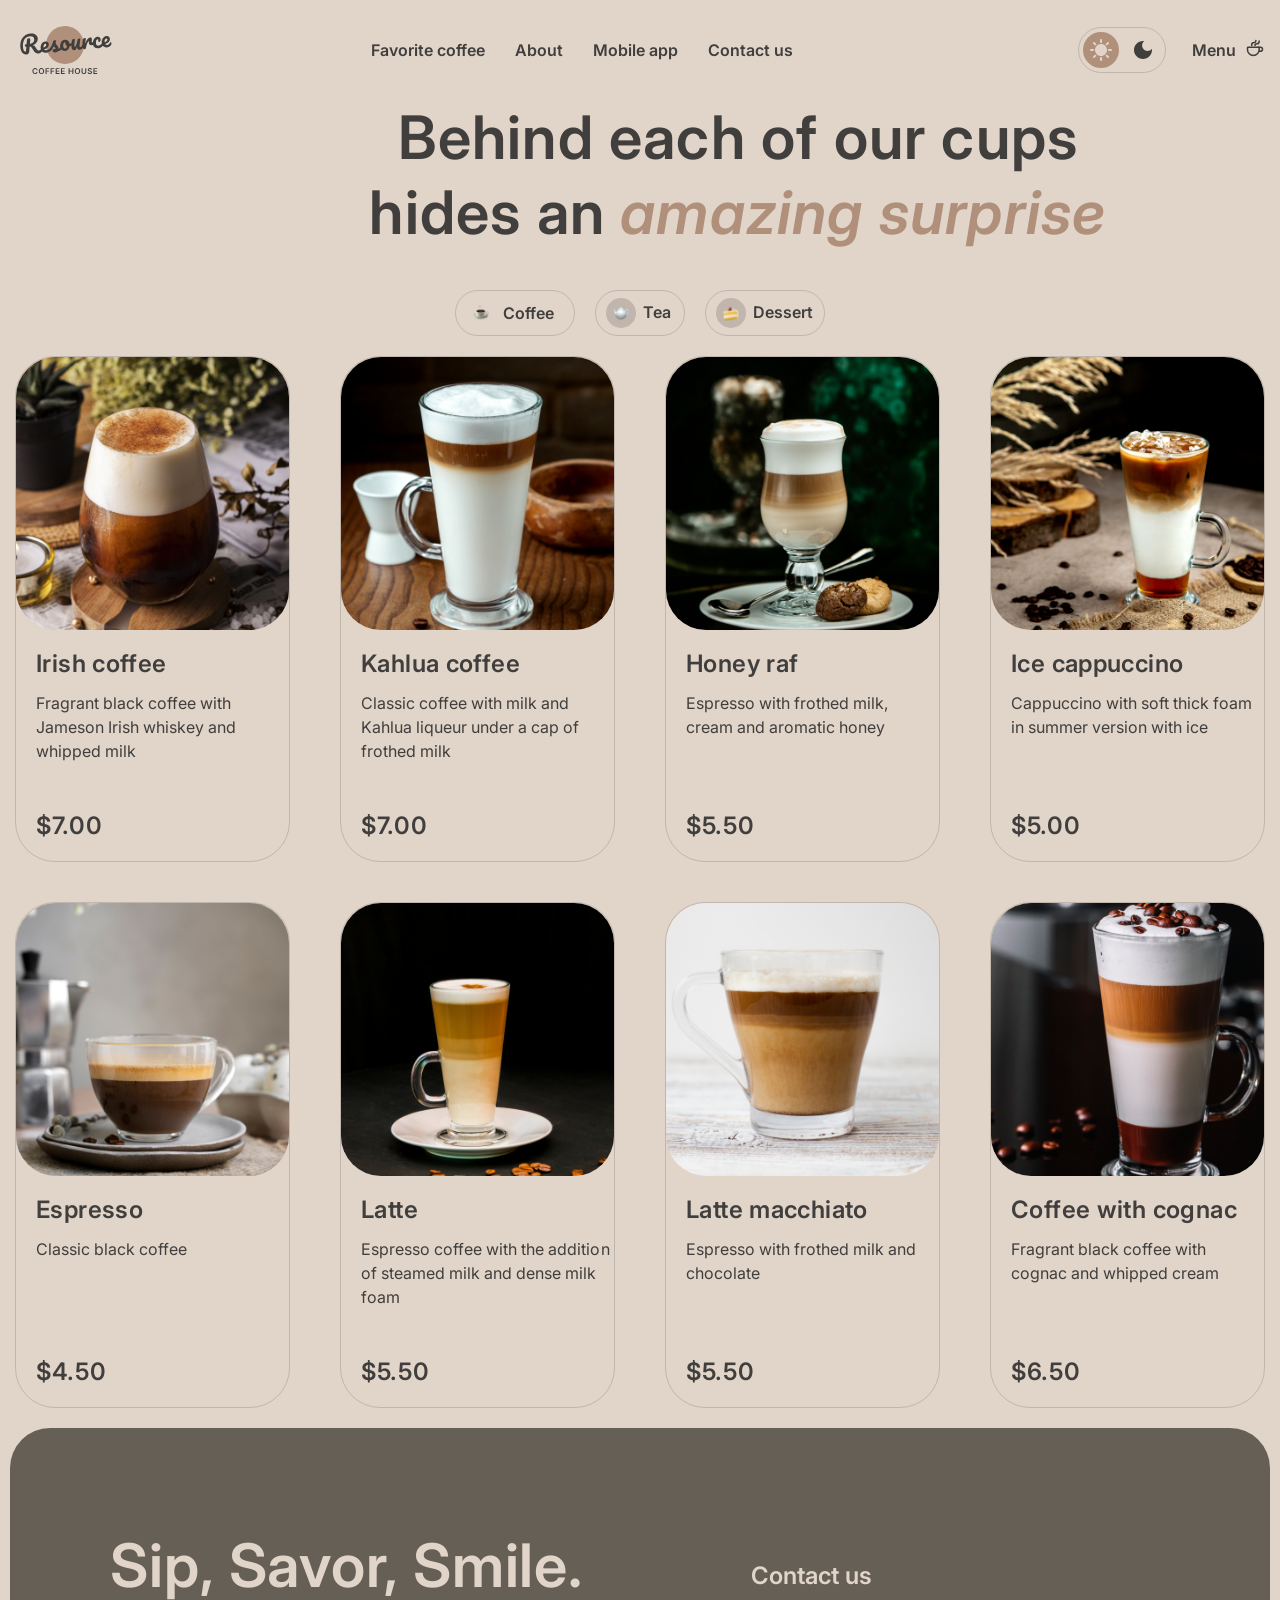
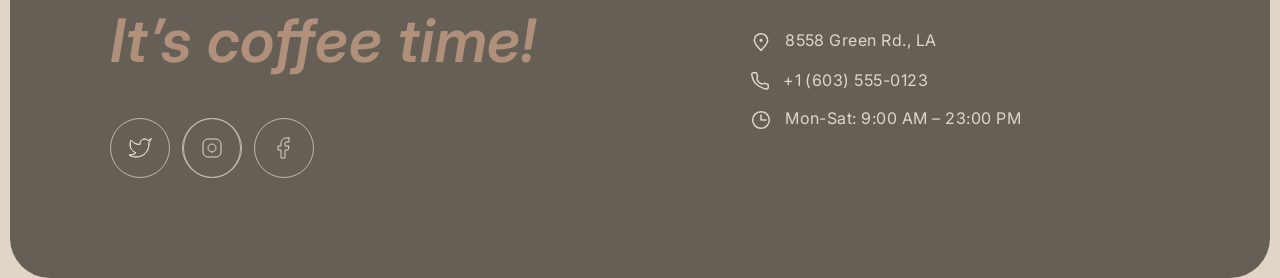
==== commit 2069491b: "feat: add modal window, add new styles" ====
--- a/page_menu/index.html
+++ b/page_menu/index.html
@@ -5,7 +5,7 @@
     <meta charset="UTF-8">
     <meta name="viewport" content="width=device-width, initial-scale=1.0">
     <link type="Image/x-icon" href="../icons8-coffee-cup-16.png" rel="icon">
-    <link href="https://fonts.googleapis.com/css?family=Inter:regular,600" rel="stylesheet">
+    <link href="https://fonts.googleapis.com/css2?family=Inter:wght@400;600&display=swap" rel="stylesheet">
     <link rel="stylesheet" href="../style.css">
     <title>Coffee House Menu</title>
 </head>
@@ -14,33 +14,39 @@
     <div class="wrapper">
         <header class="header">
             <div class="header-container _container">
-                <div class="header-logo"><img src="../images/header/logo.svg" alt="logo"></div>
+                <div class="header-logo"><a href="../index.html"><img src="../images/header/logo.svg" alt="logo"></a>
+                </div>
                 <div class="header-nav nav-menu">
                     <ul class="nav-list">
-                        <li class="nav-item"><a class="nav-link" href="#Favorite">Favorite coffee</a></li>
-                        <li class="nav-item"><a class="nav-link" href="#About">About</a></li>
-                        <li class="nav-item"><a class="nav-link" href="#Mobile-App">Mobile app</a></li>
-                        <li class="nav-item"><a class="nav-link" href="#Contact">Contact us</a></li>
+                        <li class="nav-item"><a class="nav-link" href="../index.html#favourites-coffee">Favorite
+                                coffee</a></li>
+                        <li class="nav-item"><a class="nav-link" href="../index.html#about">About</a></li>
+                        <li class="nav-item"><a class="nav-link" href="../index.html#Mobile-App">Mobile app</a></li>
+                        <li class="nav-item"><a class="nav-link" href="../index.html#Contact">Contact us</a></li>
                         <li>
                             <div class="menu-burger">
-                            <a class="menu-open-burger" href="../page_menu/index.html">Menu</a>
-                            <svg class="menu-icon-burger" xmlns="http://www.w3.org/2000/svg" width="41" height="40"
-                                viewbox="0 0 41 40" fill="none">
-                                <path
-                                    d="M28.8333 18.9333V25C28.8333 30.5228 24.3561 35 18.8332 35H15.4999C9.97707 35 5.49992 30.5228 5.49992 25V18.9333C5.49992 18.602 5.76855 18.3333 6.09992 18.3333H28.2333C28.5646 18.3333 28.8333 18.602 28.8333 18.9333Z"
-                                    stroke="#403F3D" stroke-width="2" stroke-linecap="round" stroke-linejoin="round" />
-                                <path
-                                    d="M20.4999 15C20.4999 13.3334 21.6904 11.6667 24.0713 11.6667C24.5919 11.6667 25.2136 11.6667 25.8333 11.6667C27.4901 11.6667 28.8333 10.3236 28.8333 8.66671V5.83337"
-                                    stroke="#403F3D" stroke-width="2" stroke-linecap="round" stroke-linejoin="round" />
-                                <path
-                                    d="M13.8334 15V12.1667C13.8334 10.5098 15.1766 9.16667 16.8334 9.16667H20.1667C21.2713 9.16667 22.1667 8.27124 22.1667 7.16667V5"
-                                    stroke="#403F3D" stroke-width="2" stroke-linecap="round" stroke-linejoin="round" />
-                                <path
-                                    d="M27.1667 18.3334H31.3334C33.6346 18.3334 35.5001 20.1989 35.5001 22.5C35.5001 24.8012 33.6346 26.6667 31.3334 26.6667H28.8334"
-                                    stroke="#403F3D" stroke-width="2" stroke-linecap="round" stroke-linejoin="round" />
-                            </svg>
-                        </div>
-                        </li>   
+                                <a class="menu-open-burger" href="../page_menu/index.html">Menu</a>
+                                <svg class="menu-icon-burger" xmlns="http://www.w3.org/2000/svg" width="41" height="40"
+                                    viewbox="0 0 41 40" fill="none">
+                                    <path
+                                        d="M28.8333 18.9333V25C28.8333 30.5228 24.3561 35 18.8332 35H15.4999C9.97707 35 5.49992 30.5228 5.49992 25V18.9333C5.49992 18.602 5.76855 18.3333 6.09992 18.3333H28.2333C28.5646 18.3333 28.8333 18.602 28.8333 18.9333Z"
+                                        stroke="#403F3D" stroke-width="2" stroke-linecap="round"
+                                        stroke-linejoin="round" />
+                                    <path
+                                        d="M20.4999 15C20.4999 13.3334 21.6904 11.6667 24.0713 11.6667C24.5919 11.6667 25.2136 11.6667 25.8333 11.6667C27.4901 11.6667 28.8333 10.3236 28.8333 8.66671V5.83337"
+                                        stroke="#403F3D" stroke-width="2" stroke-linecap="round"
+                                        stroke-linejoin="round" />
+                                    <path
+                                        d="M13.8334 15V12.1667C13.8334 10.5098 15.1766 9.16667 16.8334 9.16667H20.1667C21.2713 9.16667 22.1667 8.27124 22.1667 7.16667V5"
+                                        stroke="#403F3D" stroke-width="2" stroke-linecap="round"
+                                        stroke-linejoin="round" />
+                                    <path
+                                        d="M27.1667 18.3334H31.3334C33.6346 18.3334 35.5001 20.1989 35.5001 22.5C35.5001 24.8012 33.6346 26.6667 31.3334 26.6667H28.8334"
+                                        stroke="#403F3D" stroke-width="2" stroke-linecap="round"
+                                        stroke-linejoin="round" />
+                                </svg>
+                            </div>
+                        </li>
                     </ul>
                 </div>
                 <div class="menu-button">
@@ -104,7 +110,7 @@
                 </div>
             </div>
         </div>
-        <div class="item-container _container">
+        <!-- <div class="item-container _container">
             <div class="cofee-item">
                 <img class="coffee-img" src="../images/menu/coffee-1.png" alt="coffee-1">
                 <p class="coffee-img-title">Irish coffee</p>
@@ -159,6 +165,38 @@
             <!--<div class="button-refresh">
                 <span class="btn-refresh"></span>
             </div>-->
+        <!-- </div> -->
+        <!-- Контейнер для динамических карточек -->
+        <div id="grid-container" class="item-container _container"></div>
+
+        <!-- Единственная структура модального окна -->
+        <div id="modal-overlay" class="modal-overlay hidden">
+            <div class="modal-content">
+
+                <img id="modal-img" src="" alt="" />
+
+                <div class="modal-info">
+                    <h3 id="modal-title"></h3>
+                    <p id="modal-description"></p>
+                    <p class="modal-sizes-title">Size</p>
+                    <div id="modal-sizes"></div>
+                    <p class="modal-additives-title">Additives</p>
+                    <div id="modal-additives"></div>
+                    <div class="empty-continer">
+                        <img class="empty-img" src="../images/menu/info-empty.svg" alt="info-empty"></img>
+                        <p class="empty-text">The cost is not final. Download our mobile app to see the final price and place your order.
+                            Earn loyalty points and enjoy your favorite coffee with up to 20% discount.
+                        </p>
+                    </div>
+                    <div class="modal-total">
+                        <span>Total:</span>
+                        <span id="modal-price"></span>
+                    </div>
+
+                    <button id="modal-close-btn">Close</button>
+                </div>
+
+            </div>
         </div>
         <footer>
             <div class="footer-container">
@@ -176,7 +214,10 @@
                                 </svg>
                             </div>
                             <div class="social-button button-circle">
-                                <span class="instagram"></span>
+                                <a class="social-button button-circle" href="https://www.instagram.com/" target="_blank"
+                                    rel="noopener noreferrer" aria-label="Instagram">
+                                    <span class="instagram"></span>
+                                </a>
                             </div>
                             <div class="social-button button-circle">
                                 <span class="facebook"></span>
@@ -190,20 +231,23 @@
                         <div class="social-content">
                             <ul class="social contact-info">
                                 <li class="social-info">
-                                    <img class="contact-icon" src="../images/footer/adress.svg" alt="">
-                                    8558 Green Rd., LA
-                                    <a class="contact-link"
-                                        href="https://www.google.com/maps/place/%D0%91%D0%B5%D0%B2%D0%B5%D1%80%D0%BB%D0%B8-%D0%A5%D0%B8%D0%BB%D0%BB%D0%B7,+%D0%9A%D0%B0%D0%BB%D0%B8%D1%84%D0%BE%D1%80%D0%BD%D0%B8%D1%8F,+%D0%A1%D0%A8%D0%90/@34.0825827,-118.4201335,14z/data=!4m15!1m8!3m7!1s0x80c2c75ddc27da13:0xe22fdf6f254608f4!2z0JvQvtGBLdCQ0L3QtNC20LXQu9C10YEsINCa0LDQu9C40YTQvtGA0L3QuNGPLCDQodCo0JA!3b1!8m2!3d34.0549076!4d-118.242643!16s%2Fm%2F030qb3t!3m5!1s0x80c2bc04d6d147ab:0xd6c7c379fd081ed1!8m2!3d34.0736204!4d-118.4003563!16zL20vMGswNDk?hl=ru&entry=ttu"></a>
+                                    <a class="contact-link" target="_blank" rel="noopener noreferrer"
+                                        href="https://www.google.com/maps/place/%D0%91%D0%B5%D0%B2%D0%B5%D1%80%D0%BB%D0%B8-%D0%A5%D0%B8%D0%BB%D0%BB%D0%B7,+%D0%9A%D0%B0%D0%BB%D0%B8%D1%84%D0%BE%D1%80%D0%BD%D0%B8%D1%8F,+%D0%A1%D0%A8%D0%90/@34.0825827,-118.4201335,14z/data=!4m15!1m8!3m7!1s0x80c2c75ddc27da13:0xe22fdf6f254608f4!2z0JvQvtGBLdCQ0L3QtNC20LXQu9C10YEsINCa0LDQu9C40YTQvtGA0L3QuNGPLCDQodCo0JA!3b1!8m2!3d34.0549076!4d-118.242643!16s%2Fm%2F030qb3t!3m5!1s0x80c2bc04d6d147ab:0xd6c7c379fd081ed1!8m2!3d34.0736204!4d-118.4003563!16zL20vMGswNDk?hl=ru&entry=ttu">
+                                        <img class="contact-icon" src="../images/footer/adress.svg" alt="Address icon">
+                                        8558 Green Rd., LA
+                                    </a>
                                 </li>
+
                                 <li class="social-info">
-                                    <img class="contact-icon" src="../images/footer/phone.svg" alt="">
-                                    +1 (603) 555-0123
-                                    <a class="contact-link" href="+1(603)5550123"></a>
+                                    <a class="contact-link" href="tel:+16035550123">
+                                        <img class="contact-icon" src="../images/footer/phone.svg" alt="Phone icon">
+                                        +1 (603) 555-0123
+                                    </a>
                                 </li>
+
                                 <li class="social-info">
-                                    <img class="contact-icon" src="../images/footer/clock.svg" alt="">
+                                    <img class="contact-icon" src="../images/footer/clock.svg" alt="Clock icon">
                                     Mon-Sat: 9:00 AM – 23:00 PM
-                                    <a class="contact-link"></a>
                                 </li>
                             </ul>
                         </div>
@@ -212,7 +256,7 @@
             </div>
         </footer>
     </div>
-    <script src="../script.js"></script>
+    <script src="../script.js" defer></script>
 </body>
 
 </html>
--- a/style.css
+++ b/style.css
@@ -457,6 +457,8 @@
     position: absolute;
     width: 100%;
     border-radius: 40px;
+    background-position: center;
+    object-fit: cover;
 }
 
 .main-block {
@@ -532,11 +534,13 @@
     background-color: #E1D4C9;
     margin-top: 290px;
 }
+
 .slider-arrow img {
-  width: 24px;
-  height: 24px;
-  display: block;
-}
+    width: 24px;
+    height: 24px;
+    display: block;
+}
+
 .arrow-left-btn:hover {
     opacity: 0;
     transform: rotate(180deg);
@@ -549,14 +553,18 @@
     background-repeat: no-repeat;
     transition: 0.3s;
 }
+
 .fav-img {
     margin: 0 auto;
 }
+
 .fav-img,
 .cofee-title,
 .cofee-discription,
 .cofee-price {
     display: none;
+    opacity: 0;
+    transition: opacity 0.35s ease;
 }
 
 .fav-img.active,
@@ -564,6 +572,20 @@
 .cofee-discription.active,
 .cofee-price.active {
     display: block;
+    opacity: 1;
+    animation: sliderFade 0.35s ease;
+}
+
+@keyframes sliderFade {
+    from {
+        opacity: 0;
+        transform: translateX(8px);
+    }
+
+    to {
+        opacity: 1;
+        transform: translateX(0);
+    }
 }
 
 .cofee-title-1 {
@@ -609,21 +631,25 @@
 }
 
 .control-btn.active {
-  background-color: #665F55;
-}
+    background-color: #665F55;
+}
+
 .control-btn:hover {
     background-color: #b0907a;
 }
+
 /**************************************************************************/
 .About {
     padding-bottom: 78px;
 }
+
 .about-title {
     max-width: 1360px;
     margin: auto;
     letter-spacing: 0.013em;
     padding-bottom: 50px;
 }
+
 .about-content {
     display: flex;
     justify-content: space-between;
@@ -633,47 +659,58 @@
 .about-photo {
     margin-bottom: 40px;
 }
+
 .photo {
     width: 100%;
     border-radius: 30px;
 }
+
 .about-photo:hover,
 .about-photo-1:hover {
     transform: scale(0.9);
     transition: transform 0.3s;
 }
+
 /************************************************************************/
 .Mobile-App {
     padding-bottom: 96px;
 }
+
 .mobile-app-container {
     max-width: 1360px;
     margin: auto;
 }
+
 .mobile-content {
     display: flex;
     align-items: center;
     justify-content: space-between;
 }
+
 .mob-app-title {
     max-width: 630px;
     letter-spacing: 0.018em;
 }
+
 .mob-app-discription {
     max-width: 630px;
     line-height: 149%;
     letter-spacing: 0.007em;
 }
+
 .mob-app-right-col {
     margin-left: 42px
 }
-.mobile-content_left >*:not(:last-child) {
+
+.mobile-content_left>*:not(:last-child) {
     margin: 0px 0px 40px 0px;
 }
+
 .download-buttons {
     display: flex;
     gap: 20px;
 }
+
 .button {
     width: 170px;
     height: 50px;
@@ -683,6 +720,7 @@
     border: none;
     color: #403f3d;
 }
+
 .download-button {
     border: 1px solid #665f55;
     display: flex;
@@ -693,23 +731,27 @@
     cursor: pointer;
     transition: all 1s;
 }
+
 .download-button:hover {
     background-color: #665f55;
     color: #e1d4c9;
 }
+
 .app-store {
     display: block;
     width: 36px;
     height: 36px;
     transition: all 1.2s ease;
     background-image: url(./images/mobile_img/apple.svg);
-    background-size: contain;      
-    background-repeat: no-repeat; 
+    background-size: contain;
+    background-repeat: no-repeat;
     background-position: center;
 }
+
 .download-button:hover .app-store {
     background-image: url(./images/mobile_img/apple-light.svg);
 }
+
 .google-play {
     display: block;
     width: 36px;
@@ -720,9 +762,11 @@
     background-repeat: no-repeat;
     background-position: center;
 }
+
 .download-button:hover .google-play {
     background-image: url(./images/mobile_img/google_play-light.svg);
 }
+
 .download-button-text {
     display: flex;
     flex-direction: column;
@@ -732,28 +776,33 @@
     text-align: left;
     padding-left: 7px;
 }
+
 .download-avalible {
     font-family: Inter;
     font-size: 10px;
 }
+
 .download-from {
     font-family: Inter;
     font-weight: 600;
     font-size: 16px;
 }
+
 .btn-app {
     border: 1px solid;
-    border-color:  #665F55;
+    border-color: #665F55;
     font-family: Inter;
     font-size: 10px;
     font-style: normal;
     font-weight: 600;
     margin: 23px 16px 0px 0px;
 }
+
 .btn-logo {
     display: flex;
     margin-left: 11px;
 }
+
 .btn-text {
     max-width: 78px;
     margin-left: -35px;
@@ -763,6 +812,7 @@
     line-height: 115%;
     letter-spacing: 0.02em;
 }
+
 .btn-text-2 {
     max-width: 92px;
     margin-left: -35px;
@@ -770,10 +820,16 @@
     line-height: 120%;
     letter-spacing: 0.025em;
 }
+
 .text {
     line-height: 180%;
 }
+
 /********************************************************************/
+footer {
+    padding: 0px 10px;
+}
+
 .footer-container {
     margin: auto;
     max-width: 1360px;
@@ -781,6 +837,7 @@
     border-radius: 40px;
     background-color: #665F55;
 }
+
 .footer-content {
     display: flex;
     justify-content: space-between;
@@ -788,37 +845,53 @@
     margin: auto;
     margin-left: 100px;
 }
+
 .footer-title {
     color: #E1D4C9;
     letter-spacing: 0.015em;
 }
+
 .footer-left-content {
     max-width: 530px;
     height: 250px;
     margin: 100px 100px 40px 0px;
 
 }
+
 .footer-right-content {
     margin-top: 100px;
     height: 250px;
 }
+
 .social-content {
     max-width: 283px;
     display: flex;
 }
+
 .social-buttons {
     max-width: 204px;
     display: flex;
     margin-top: 40px;
 }
+
 .social-button:not(:last-child) {
     margin: 0px 12px 0px 0px;
 }
+
+.social-button {
+    display: inline-flex;
+    align-items: center;
+    justify-content: center;
+    text-decoration: none;
+}
+
 .button-circle {
-    padding: 17px;
     border-radius: 100%;
     border: 1px solid #C1B6AD;
-}
+    width: 60px;
+    height: 60px;
+}
+
 .twitter {
     display: block;
     width: 24px;
@@ -829,6 +902,7 @@
     stroke: #403F3D;
     cursor: pointer;
 }
+
 .instagram {
     display: block;
     width: 24px;
@@ -838,6 +912,7 @@
     background-image: url(./images/footer/instagram.svg);
     cursor: pointer;
 }
+
 .facebook {
     display: block;
     width: 24px;
@@ -847,6 +922,7 @@
     background-image: url(./images/footer/facebook.svg);
     cursor: pointer;
 }
+
 .social-icon {
     display: inline;
     max-width: 60px;
@@ -857,17 +933,21 @@
     border: 1px solid;
     border-color: #C1B6AD;
 }
+
 .contact-title {
     color: #E1D4C9;
     margin: 33px 0px 25px 0px;
 }
+
 .social {
     list-style: none;
 }
+
 .social-info {
     margin: 16px 0px 20px 0px;
     letter-spacing: 0.03em;
 }
+
 .contact-info {
     list-style: none;
     font-family: Inter;
@@ -875,48 +955,60 @@
     font-style: normal;
     color: #E1D4C9;
 }
+
 .contact-icon {
     margin-right: 10px;
 }
+
 @media (max-width: 1385px) {
     .main-block {
         background-position: center;
     }
+
     .header-container {
         max-width: 1380px;
     }
 }
+
 @media (max-width: 1030px) {
     .footer-container {
         height: 100%;
     }
-    .footer-content{
-        flex-wrap: wrap; 
-    }
+
+    .footer-content {
+        flex-wrap: wrap;
+    }
+
     .footer-left-content {
         margin: auto;
         margin: 100px 0px;
     }
 }
+
 @media (max-width: 1090px) {
     .mobile-content {
         flex-wrap: wrap;
     }
+
     .mobile-content_left {
         margin: auto;
     }
+
     .mobile-content_right {
         margin: auto;
     }
 }
+
 @media (max-width: 910px) {
     .footer-left-content {
         margin: 10px 0px;
     }
+
     .footer-right-content {
         margin-top: 10px;
     }
 }
+
 @media (max-width: 769px) {
     body {
         position: absolute;
@@ -927,33 +1019,45 @@
         transition: all .2s;
 
     }
+
     .main-block {
         background-position: center;
     }
+
     ._container {
         max-width: 700px;
     }
+
+    .Favourites-Coffee {
+        padding-top: 100px;
+    }
+
     .resp-photo {
         display: none;
     }
+
     .about-content {
         display: contents;
     }
+
     .mobile-app-content {
         flex-wrap: wrap;
     }
+
     .header-container {
         display: flex;
         min-height: 60px;
-        align-items:center;
+        align-items: center;
         max-width: 688px;
         margin: auto;
         padding: 20px 15px;
     }
+
     .header-logo {
         position: relative;
         z-index: 6;
     }
+
     .header-nav {
         position: fixed;
         overflow: auto;
@@ -966,32 +1070,40 @@
         padding: 155px 0px 0px 0px;
         transition: all 0.8s ease 0s;
     }
+
     .header_nav.open {
         position: relative;
         left: 0;
     }
+
     .open {
         left: 0;
     }
+
     .lock {
         overflow: hidden;
     }
+
     .nav-list {
         position: relative;
         display: block;
         max-width: 100%;
         text-align: center;
     }
+
     .nav-list.open {
         position: relative;
         top: 0;
     }
+
     .nav-item {
         font-size: 32px;
     }
+
     .nav-item:not(:last-child) {
         margin: 0px 0px 53px 0px;
     }
+
     .menu-burger {
         display: none;
         position: relative;
@@ -999,9 +1111,11 @@
         margin-right: 55px;
         margin-top: 95px;
     }
+
     .menu-burger.open {
         display: block;
     }
+
     .menu-open-burger {
         font-family: Inter;
         font-size: 32px;
@@ -1009,6 +1123,7 @@
         font-weight: 600;
         line-height: 125%;
     }
+
     .menu-icon-burger {
         display: block;
         margin: 0px 0px 0px -13px;
@@ -1016,40 +1131,53 @@
         left: 428px;
         top: 0;
     }
+
     .menu {
         display: none;
     }
+
     .burger {
         display: flex;
         position: relative;
         z-index: 6;
         left: 1px;
     }
+
     .burger-line_first {
         transition: all 0.4s ease 0s;
     }
+
     .burger-line_first.open {
         position: relative;
         transform: rotate(45deg);
-        top:6px;
-    }
+        top: 6px;
+    }
+
     .burger-line_second {
         transition: all 0.4s ease 0s;
     }
+
     .burger-line_second.open {
         position: relative;
         transform: rotate(-45deg);
         margin-bottom: 8px;
     }
+
     .main-block_body {
-        padding: 100px 0px 0px 47px;
-    }
+        max-width: 530px;
+        padding: 100px 60px 100px 98px;
+    }
+
     .video-media {
         border-radius: 40px;
+        width: 688px;
+        height: 644px;
         max-width: 688px;
-        height: 645px;
+        max-height: 644px;
         background-position: center;
-    }
+        object-fit: cover;
+    }
+
     /*.main-block {
         background-image: url(./images/img-hero.jpg);
         border-radius: 40px;
@@ -1060,242 +1188,306 @@
     .cofee-title-1 {
         margin: 20px 0px 14px 7px;
     }
+
     .cofee-price-1 {
         margin-top: 21px;
         margin-bottom: 21px;
     }
+
     .About {
         margin-bottom: 105px;
     }
+
     .about-container {
         max-width: 693px;
     }
+
     .about-title {
         letter-spacing: 0.004em;
     }
+
     .mobile-app-content {
         flex-wrap: wrap;
     }
+
     .mob-app-title {
         max-width: 655px;
         letter-spacing: 0.01em;
     }
+
     .mob-app-discription {
         max-width: 671px;
         line-height: 149%;
         letter-spacing: 0.007em;
     }
+
     .mobile-content_left {
         margin: auto;
         width: 700px;
     }
+
     .mobile-content_right {
         margin: auto;
     }
+
     .resp-photo {
         display: none;
     }
+
     .mobile-content {
         flex-wrap: wrap;
     }
+
     .footer-container {
         max-width: 688px;
         height: 736px;
     }
+
     .footer-content {
         display: flex;
         flex-wrap: wrap;
         margin-left: 59px;
         margin-top: 3px;
     }
+
     .footer-right-content {
         margin-top: 29px;
     }
+
     .footer-title {
         letter-spacing: 0.001em;
     }
+
     .social-info {
         margin: 16px 0px 24px 0px;
         letter-spacing: normal;
     }
+
     .contact-icon {
         margin-right: 4px;
     }
+
     .download-buttons {
         margin-bottom: 100px;
     }
 }
+
 @media (max-width: 650px) {
-    .mobile-content_right > img {
+    .mobile-content_right>img {
         width: 100%;
     }
 }
+
 @media (max-width: 620px) {
     .slider-arrow {
         display: none;
     }
+
     .fav-img-1 {
         margin: auto;
     }
 }
+
 @media (max-width: 606px) {
     .main-block {
         height: 745px;
     }
 }
+
 @media (max-width: 596px) {
     .main-block {
         height: 630px;
         background-position: center;
     }
+
     .main-body_item {
         font-size: 62px;
     }
-    .main-block_body >*:not(:last-child) {
+
+    .main-block_body>*:not(:last-child) {
         margin: 0px 0px 60px 0px;
     }
+
     .title-italic {
         font-size: 62px;
     }
+
     .title-text {
         font-size: 16px;
     }
 }
+
 @media (max-width: 536px) {
     .main-block {
         height: 700px;
     }
 }
+
 @media (max-width: 506px) {
     .main-block {
         background-position: center;
     }
+
     .main-body_item {
         font-size: 42px;
     }
+
     .title-italic {
         font-size: 42px;
     }
+
     .title-text {
         font-size: 16px;
     }
 }
+
 @media (max-width: 380px) {
     .main-block {
         height: 552px;
         background-position: center;
     }
+
     ._container {
         max-width: 348px;
     }
+
     .main-body_item {
         font-size: 42px;
         line-height: 1.15;
     }
+
     .title-italic {
         font-size: 42px;
     }
+
     .title-text {
         font-size: 16px;
         line-height: 1.5;
     }
+
     .main-block_body {
         padding: 60px 0px 0px 0px;
     }
+
     .main-block_buttons {
         margin-top: 111px;
     }
+
     .enjoy-page {
         max-width: 348px;
         margin: auto;
     }
+
     .big-text {
         font-size: 32px;
         margin-bottom: 40px;
     }
+
     .fav-coffee-title {
         letter-spacing: normal;
     }
+
     .slider-block {
         max-width: 348px;
     }
+
     .fav-img-1 {
         width: 100%;
     }
+
     .slider-arrow {
         display: none;
     }
+
     .cofee-title-1 {
         margin: 20px 0px 17px 0px;
         letter-spacing: normal;
     }
+
     .cofee-discription-1 {
         letter-spacing: normal;
         line-height: 149%;
     }
+
     .cofee-price-1 {
         margin-top: 15px;
     }
+
     .about-photo {
         display: flex;
         overflow: hidden;
         border-radius: 20px;
     }
+
     .photo {
         width: auto;
         position: relative;
         right: 156px;
     }
+
     .resp-photo {
         display: none;
     }
+
     .About {
         margin-bottom: 60px;
     }
+
     .mob-app-title {
         letter-spacing: 0.001em;
     }
+
     .mob-app-discription {
         max-width: 348px;
         line-height: 149%;
         letter-spacing: normal;
     }
+
     .download-buttons {
         flex-wrap: wrap;
         margin-bottom: 40px;
     }
-    .mobile-content_right >img {
+
+    .mobile-content_right>img {
         width: 100%;
     }
+
     .footer-container {
         max-width: 348px;
         max-height: 526px;
     }
+
     .footer-content {
         max-width: 348px;
         margin: auto;
     }
+
     .footer-left-content {
         max-width: 316px;
         margin: 66px 0px 0px 16px
     }
+
     .footer-right-content {
         max-width: 316px;
         margin-left: 15px;
         margin-top: -31px;
     }
+
     .contact-title {
         margin: 0px 0px 27px 0px;
     }
+
     .social-info {
         margin: 15px 0px 24px 0px;
         letter-spacing: 0.01em;
     }
 }
+
 /***********************PAGE MENU COFFEE**************************************************/
 .home-open {
     cursor: pointer;
 }
+
 .menu-title {
     color: #403F3D;
     font-size: 60px;
@@ -1307,9 +1499,11 @@
     letter-spacing: 0.02em;
     line-height: 125%;
 }
+
 .menu-title-size {
     font-size: 60px;
 }
+
 .btn-coffee {
     display: block;
     width: 30px;
@@ -1319,6 +1513,7 @@
     background-repeat: no-repeat;
     background-position: center;
 }
+
 .btn-tea {
     display: block;
     width: 30px;
@@ -1328,6 +1523,7 @@
     background-repeat: no-repeat;
     background-position: center;
 }
+
 .btn-dessert {
     display: block;
     width: 30px;
@@ -1337,11 +1533,13 @@
     background-repeat: no-repeat;
     background-position: center;
 }
+
 .coffee-buttons {
     display: flex;
     gap: 20px;
     justify-content: center;
 }
+
 .button-menu {
     width: 120px;
     height: 46px;
@@ -1352,6 +1550,7 @@
     border: 1px solid #C1B6AD;
     color: #e1d4c9;
 }
+
 .button-menu-tea {
     width: 90px;
     height: 46px;
@@ -1362,6 +1561,7 @@
     border: 1px solid #C1B6AD;
     color: #403F3D;
 }
+
 .button-menu-des {
     width: 120px;
     height: 46px;
@@ -1372,6 +1572,7 @@
     border: 1px solid #C1B6AD;
     color: #403f3d;
 }
+
 .button-refresh {
     width: 60px;
     height: 60px;
@@ -1381,6 +1582,7 @@
     background-color: #e1d4c9;
     border: 1px solid #403f3d;
 }
+
 .btn-refresh {
     display: block;
     width: 24px;
@@ -1388,6 +1590,7 @@
     transition: all 1.2s ease;
     background-image: url(./images/menu/refresh.svg);
 }
+
 .coffee-button {
     display: flex;
     align-items: center;
@@ -1395,36 +1598,41 @@
     transition: all 1s;
     color: #403F3D;
 }
+
 .coffee-button:hover {
     background-color: #665f55;
     color: #e1d4c9;
 }
+
 .item-container {
     flex-wrap: wrap;
     display: flex;
     max-width: 1400px;
     margin: auto;
-    justify-content: center;
-}
+    justify-content: space-between;
+}
+
 .cofee-item {
-    flex-wrap: wrap;
+    flex-direction: column;
     display: flex;
     width: 22%;
     height: 506px;
-    margin: 20px 38px 20px 0px;
+    margin: 20px 0px 20px 0px;
+    padding-bottom: 20px;
     border: 1px solid;
     border-radius: 40px;
     border-color: #C1B6AD;
 }
+
 .cofee-item:hover {
     transform: scale(0.9);
     transition: transform 0.3s;
 }
+
 .coffee-img {
     border-radius: 40px;
-    max-width: 310px;
-    height: 310px;
-}
+}
+
 .coffee-img-title {
     font-family: Inter;
     font-size: 24px;
@@ -1434,6 +1642,7 @@
     margin: 19px 0px 0px 20px;
     letter-spacing: 0.016em;
 }
+
 .coffee-img-discription {
     font-family: Inter;
     font-size: 16px;
@@ -1446,6 +1655,7 @@
     margin-top: 12px;
     margin-bottom: 15px;
 }
+
 .coffee-img-price {
     font-family: Inter;
     font-size: 24px;
@@ -1455,39 +1665,217 @@
     margin-left: 20px;
     margin-top: 0px;
     letter-spacing: 0.03em;
-}
+    margin-top: auto;
+}
+
 .title2 {
-    margin-top: 16px
-}
+    margin-top: 16px;
+}
+
 .discription2 {
     margin-top: 10px;
     margin-bottom: 0px
 }
+
 .price2 {
     margin-top: 37px;
     margin-bottom: 18px;
 }
+
 .title3 {
     margin-top: 10px
 }
+
 .discription3 {
     margin-top: 0px;
     margin-bottom: 13px;
 }
+
 .price3 {
     margin-top: 38px;
     margin-bottom: 12px;
 }
+
 .title4 {
     margin-top: 17px
 }
+
 .discription4 {
     margin-top: 11px;
     margin-bottom: 13px;
 }
+
 .price4 {
     margin-top: 0px;
     margin-bottom: 20px;
+}
+
+.modal-overlay.hidden {
+    display: none !important;
+}
+
+.modal-overlay {
+    position: fixed;
+    top: 0;
+    left: 0;
+    width: 100%;
+    height: 100%;
+    background: rgba(0, 0, 0, 0.5);
+    z-index: 1000;
+}
+
+.modal-overlay.hidden {
+    display: none !important;
+}
+.modal-content {
+    font-family: 'Inter', sans-serif;
+}
+#modal-overlay {
+    background-color: #403F3DCC;
+}
+#modal-title {
+    font-family: 'Inter', sans-serif;
+    font-weight: 600;
+    font-size: 24px;
+    padding-bottom: 12px;
+}
+#modal-description {
+    font-weight: 400;
+    font-size: 16px;
+    padding-bottom: 20px;    
+}
+#modal-sizes,
+#modal-additives {
+    display: inline-flex;
+    gap: 8px;
+    padding-bottom: 20px;
+}
+.modal-sizes-title,
+.modal-additives-title {
+    font-family: 'Inter', sans-serif;
+    font-weight: 400;
+    font-size: 16px;
+    padding-bottom: 8px;
+}
+.modal-content {
+    background-color: #E1D4C9;
+    width: 800px;
+    height: 504px;
+    margin: 100px auto;
+    padding: 20px;
+    border-radius: 40px;
+
+    display: flex;
+    gap: 30px;
+}
+.size-btn,
+.additives-btn {
+    width: 116px;
+    height: 46px;
+    border-radius: 100px;
+    background-color: #E1D4C9;
+    border: 1px solid;
+    border-color: #C1B6AD;
+}
+.size-button,
+.additives-button {
+    display: flex;
+    align-items: center;
+    cursor: pointer;
+    transition: all 1s;
+    color: #403F3D;
+    display: inline-flex;
+    justify-content: center;
+    align-items: center;
+}
+
+.size-btn:hover,
+.additives-btn:hover,
+#modal-close-btn:hover {
+    background-color: #665f55;
+    transition: all 1.2s ease;
+}
+.btn-size {
+    display: flex;
+    align-items: center;
+    justify-content: center;
+
+    width: 30px;
+    height: 30px;
+
+    border: 1px solid currentColor;
+    border-radius: 50%;
+
+    font-size: 12px;
+    font-weight: 600;
+}
+.size-icon,
+.additives-icon {
+    display: inline-flex;
+    align-items: center;
+    justify-content: center;
+
+    width: 30px;
+    height: 30px;
+
+    border-radius: 50%;
+    background-color: #C1B6AD;
+
+    transition: all 1.2s ease;
+}
+.size-text {
+    display: inline-flex;
+    transition: all 1.2s ease;
+    background-repeat: no-repeat;
+    background-position: center;
+    align-items: center;
+}
+.modal-content img {
+    width: 350px;
+    height: 350px;
+    object-fit: cover;
+    border-radius: 40px;
+}
+
+.modal-info {
+    flex: 1;
+    display: flex;
+    flex-direction: column;
+}
+.modal-total {
+    font-family: 'Inter', sans-serif;
+    font-weight: 600;
+    font-size: 24px;
+    display: flex;
+    justify-content: space-between;
+    gap: 10px;
+}
+
+#modal-close-btn {
+    margin-top: 20px;
+    width: 100%;
+    padding: 10px;
+    border: none;
+    cursor: pointer;
+}
+.empty-continer {
+    display: flex;
+    padding-bottom: 20px;
+}
+.empty-continer>img {
+    width: 16px;
+    height: 16px
+}
+.empty-text {
+    font-family: 'Inter', sans-serif;
+    font-weight: 600;
+    font-size: 10px;
+}
+#modal-close-btn {
+    border-radius: 100px;
+    background-color: #E1D4C9;
+    border: 1px solid;
+    border-color: #C1B6AD;
 }
 @media (max-width: 1150px) {
     .menu-title {
@@ -1495,57 +1883,94 @@
         height: 210px;
     }
 }
-@media (max-width: 770px) {
+
+@media (max-width: 1030px) {
+    .menu-title {
+        margin: 0px auto;
+        height: 210px;
+    }
+
+    .main-block_body {
+        padding: 50px 0px 0px 80px;
+    }
+}
+
+@media (max-width: 769px) {
+    h1 {
+        font-size: 62px;
+    }
+
+    .main-block {
+        position: relative;
+        border-radius: 40px;
+        max-width: 688px;
+        margin: auto;
+        margin-bottom: 80px;
+    }
+
     .menu-title {
         margin: 0;
         height: 210px;
         margin-bottom: 40px;
     }
+
     .menu-btn-nav {
         display: flex;
         margin: auto;
     }
+
     .cofee-item {
         margin: auto;
         margin-bottom: 40px;
     }
+
     .coffee-item-none {
         display: none;
     }
+
     .item-container {
         margin-top: 40px;
         margin-left: 0px;
         margin-bottom: 76px;
     }
 }
+
 @media (max-width: 580px) {
     .menu-title {
         font-size: 32px;
         height: 70px;
     }
+
     .italic-text {
         font-size: 32px;
     }
+
     .big-text {
         font-size: 32px;
     }
 }
+
 @media (max-width: 450px) {
     .menu-title {
         height: 119px;
     }
+
     .coffee-buttons {
         max-width: 360px;
         gap: 8px;
     }
+
     .coffee-img-title {
         margin: 13px 0px 0px 19px;
         letter-spacing: normal;
     }
+
     .coffee-img-discription {
         margin-top: 0px;
-    }
-}
+        width: 100%;
+    }
+}
+
 /*********************PAGE TEA***********************************/
 .tea-item {
     flex-wrap: wrap;
@@ -1558,6 +1983,7 @@
     border-color: #C1B6AD;
     overflow: hidden;
 }
+
 /*.tea-img:hover {
     transform: scale(0.9);
     transition: transform 0.3s;
@@ -1567,12 +1993,15 @@
     max-width: 310px;
     height: 310px;
 }
+
 .tea-item img {
     transition: transform 0.3s ease-out;
 }
+
 .tea-item:hover img {
     transform: scale(0.9);
 }
+
 .tea-img-title {
     font-family: Inter;
     font-size: 24px;
@@ -1582,6 +2011,7 @@
     margin: 19px 0px 0px 20px;
     letter-spacing: 0.016em;
 }
+
 .tea-img-discription {
     font-family: Inter;
     font-size: 16px;
@@ -1594,6 +2024,7 @@
     margin-top: 12px;
     margin-bottom: 15px;
 }
+
 .tea-img-price {
     font-family: Inter;
     font-size: 24px;
@@ -1603,7 +2034,9 @@
     margin-left: 20px;
     margin-top: 0px;
     letter-spacing: 0.03em;
-}/*********************PAGE DESSERT***********************************/
+}
+
+/*********************PAGE DESSERT***********************************/
 .dessert-item {
     flex-wrap: wrap;
     display: flex;
@@ -1615,6 +2048,7 @@
     border-color: #C1B6AD;
     overflow: hidden;
 }
+
 /*.tea-img:hover {
     transform: scale(0.9);
     transition: transform 0.3s;
@@ -1625,12 +2059,15 @@
     max-width: 310px;
     height: 310px;
 }
+
 .dessert-item img {
     transition: transform 0.3s ease-out;
 }
+
 .dessert-item:hover img {
     transform: scale(0.9);
 }
+
 .dessert-img-title {
     font-family: Inter;
     font-size: 24px;
@@ -1640,6 +2077,7 @@
     margin: 19px 0px 0px 20px;
     letter-spacing: 0.016em;
 }
+
 .dessert-img-discription {
     font-family: Inter;
     font-size: 16px;
@@ -1652,6 +2090,7 @@
     margin-top: 12px;
     margin-bottom: 15px;
 }
+
 .dessert-img-price {
     font-family: Inter;
     font-size: 24px;
